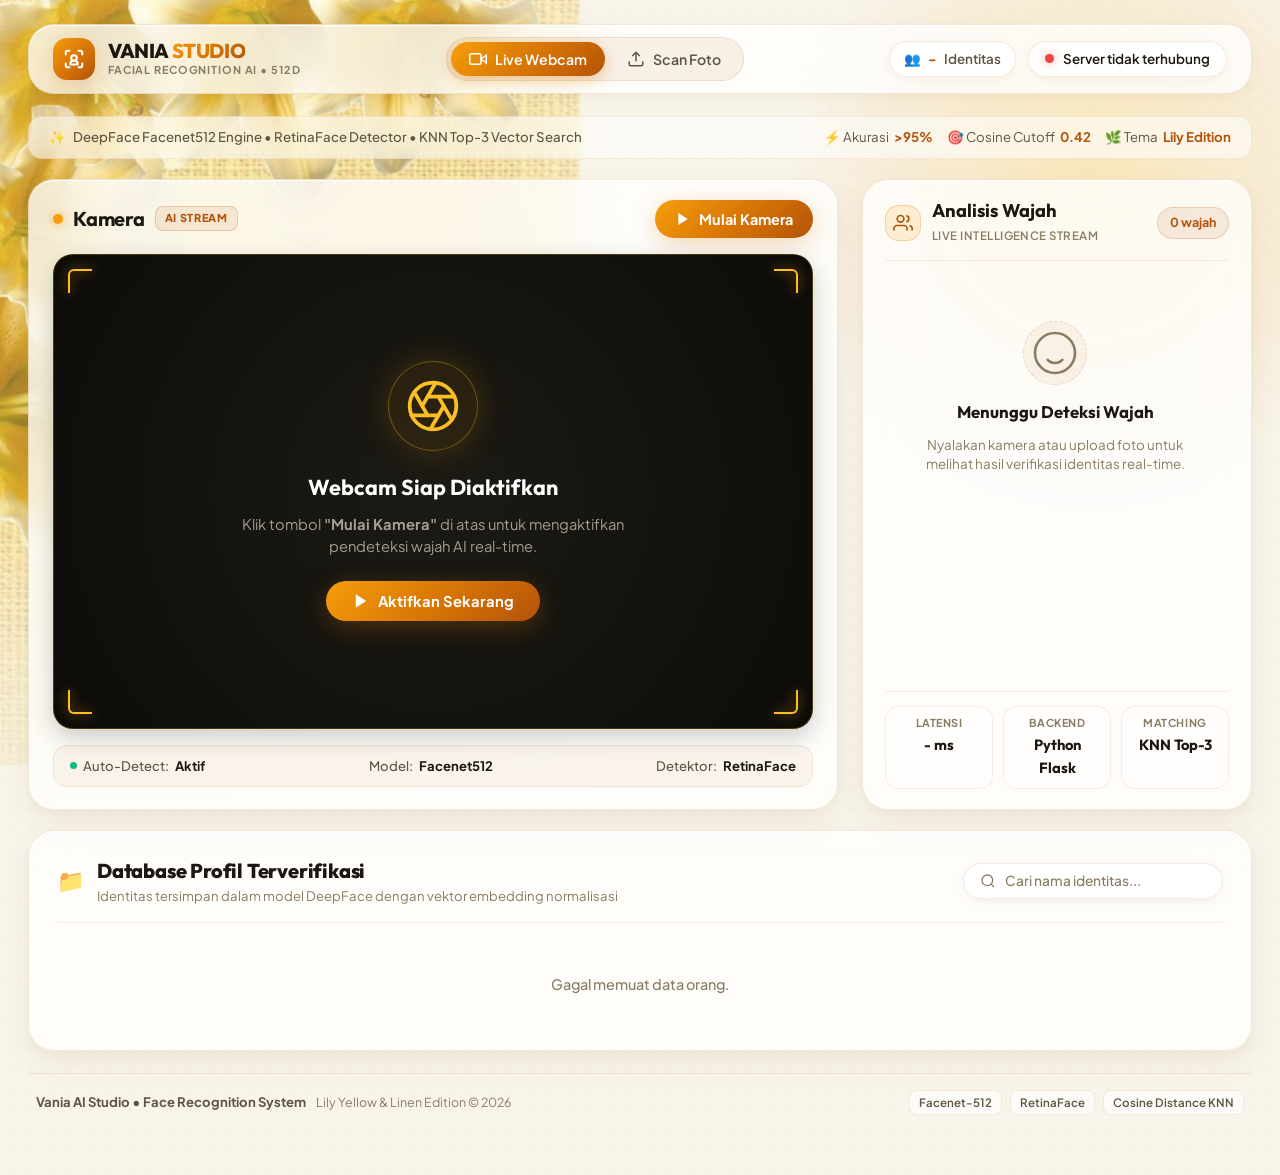
==== static/index.html @ 287d18b4 "Initial commit: Face Recognition System - Kesya Edition" ====
<!DOCTYPE html>
<html lang="id">
<head>
    <meta charset="UTF-8">
    <meta name="viewport" content="width=device-width, initial-scale=1.0">
    <meta name="description" content="Vania Vision AI Studio - Sistem Pengenalan Wajah Real-Time Berbasis DeepFace Facenet512 & RetinaFace">
    <title>Vania AI • Face Recognition Studio</title>
    <link rel="preconnect" href="https://fonts.googleapis.com">
    <link rel="preconnect" href="https://fonts.gstatic.com" crossorigin>
    <link href="https://fonts.googleapis.com/css2?family=Outfit:wght@400;500;600;700;800&family=Plus+Jakarta+Sans:wght@300;400;500;600;700;800&display=swap" rel="stylesheet">
    <link rel="stylesheet" href="style.css?v=3.0">
</head>
<body>
    <!-- Decorative Warm Lily Artwork & Ambient Glow -->
    <div class="lily-bg-art" aria-hidden="true"></div>
    <div class="lily-glow-ambient" aria-hidden="true"></div>

    <!-- Animated Warm Golden Pollen / Petals -->
    <div class="bg-particles" id="particles"></div>

    <!-- Main Application Shell -->
    <div class="app-shell">
        
        <!-- Top Navigation Dock -->
        <header class="app-header" id="navbar">
            <div class="header-inner">
                <!-- Brand Identity -->
                <div class="header-brand">
                    <div class="brand-badge-icon">
                        <svg width="22" height="22" viewBox="0 0 24 24" fill="none" stroke="currentColor" stroke-width="2.2" stroke-linecap="round" stroke-linejoin="round">
                            <path d="M3 7V5a2 2 0 0 1 2-2h2"/>
                            <path d="M17 3h2a2 2 0 0 1 2 2v2"/>
                            <path d="M21 17v2a2 2 0 0 1-2 2h-2"/>
                            <path d="M7 21H5a2 2 0 0 1-2-2v-2"/>
                            <circle cx="12" cy="11" r="3"/>
                            <path d="M12 14c-2.5 0-4 1.5-4 3v1h8v-1c0-1.5-1.5-3-4-3z"/>
                        </svg>
                    </div>
                    <div class="brand-titles">
                        <div class="brand-main">VANIA <span class="brand-accent">STUDIO</span></div>
                        <div class="brand-sub">FACIAL RECOGNITION AI • 512D</div>
                    </div>
                </div>

                <!-- Center Mode Segmented Control -->
                <div class="mode-segmented-control" role="tablist">
                    <button class="mode-tab-btn active" id="btnWebcam" onclick="switchMode('webcam')" role="tab" aria-selected="true">
                        <svg width="18" height="18" viewBox="0 0 24 24" fill="none" stroke="currentColor" stroke-width="2">
                            <path d="M23 7l-7 5 7 5V7z"/>
                            <rect x="1" y="5" width="15" height="14" rx="2" ry="2"/>
                        </svg>
                        <span>Live Webcam</span>
                    </button>
                    <button class="mode-tab-btn" id="btnUpload" onclick="switchMode('upload')" role="tab" aria-selected="false">
                        <svg width="18" height="18" viewBox="0 0 24 24" fill="none" stroke="currentColor" stroke-width="2">
                            <path d="M21 15v4a2 2 0 0 1-2 2H5a2 2 0 0 1-2-2v-4"/>
                            <polyline points="17 8 12 3 7 8"/>
                            <line x1="12" y1="3" x2="12" y2="15"/>
                        </svg>
                        <span>Scan Foto</span>
                    </button>
                </div>

                <!-- Right System Status & Quick Telemetry -->
                <div class="header-actions">
                    <div class="vault-pill" title="Jumlah profil wajah terdaftar dalam model AI">
                        <span class="vault-icon">👥</span>
                        <span class="vault-count" id="statPersons">-</span>
                        <span class="vault-label">Identitas</span>
                    </div>

                    <div class="server-status-pill" id="navStatus" title="Status Server Backend (Klik untuk konfigurasi URL)" onclick="configureServerUrl()">
                        <span class="status-dot offline"></span>
                        <span class="status-text">Menghubungkan...</span>
                    </div>
                </div>
            </div>
        </header>

        <!-- Studio Cockpit Workspace -->
        <main class="studio-workspace">
            
            <!-- Quick Feature Overview Strip -->
            <section class="studio-subbar">
                <div class="subbar-tag">
                    <span class="tag-sparkle">✨</span>
                    <span>DeepFace Facenet512 Engine &bull; RetinaFace Detector &bull; KNN Top-3 Vector Search</span>
                </div>
                <div class="subbar-metrics">
                    <span class="metric-chip">⚡ Akurasi <strong>&gt;95%</strong></span>
                    <span class="metric-chip">🎯 Cosine Cutoff <strong>0.42</strong></span>
                    <span class="metric-chip">🌿 Tema <strong>Lily Edition</strong></span>
                </div>
            </section>

            <!-- Grid: Left Viewport + Right Inspector -->
            <div class="studio-grid">
                
                <!-- Viewport Column (Camera / Upload) -->
                <section class="viewport-card">
                    <!-- Viewport Top Bar -->
                    <div class="viewport-header">
                        <div class="viewport-title-group">
                            <span class="view-indicator-pulse"></span>
                            <h2 class="viewport-title" id="panelTitle">Kamera</h2>
                            <span class="view-badge">AI STREAM</span>
                        </div>
                        
                        <div class="viewport-controls" id="webcamControls">
                            <button class="btn-action-primary" id="btnStartCam" onclick="startWebcam()">
                                <svg width="16" height="16" viewBox="0 0 24 24" fill="currentColor">
                                    <polygon points="5 3 19 12 5 21 5 3"/>
                                </svg>
                                <span>Mulai Kamera</span>
                            </button>
                            <button class="btn-action-danger hidden" id="btnStopCam" onclick="stopWebcam()">
                                <svg width="16" height="16" viewBox="0 0 24 24" fill="currentColor">
                                    <rect x="6" y="6" width="12" height="12" rx="2"/>
                                </svg>
                                <span>Hentikan</span>
                            </button>
                        </div>
                    </div>

                    <!-- Video Viewport Frame with Cyber Reticles -->
                    <div class="viewport-canvas-container" id="videoContainer">
                        
                        <!-- High-Tech Corner Reticles -->
                        <div class="corner-reticle top-left"></div>
                        <div class="corner-reticle top-right"></div>
                        <div class="corner-reticle bottom-left"></div>
                        <div class="corner-reticle bottom-right"></div>

                        <!-- Webcam View -->
                        <div class="webcam-wrapper" id="webcamWrapper">
                            <video id="webcamVideo" autoplay playsinline muted></video>
                            <canvas id="overlayCanvas"></canvas>
                            <div class="scan-line" id="scanLine"></div>
                            
                            <!-- Idle Placeholder -->
                            <div class="video-placeholder" id="videoPlaceholder">
                                <div class="placeholder-aperture">
                                    <svg width="56" height="56" viewBox="0 0 24 24" fill="none" stroke="currentColor" stroke-width="1.6" stroke-linecap="round" stroke-linejoin="round">
                                        <circle cx="12" cy="12" r="10"/>
                                        <line x1="14.31" y1="8" x2="20.05" y2="17.94"/>
                                        <line x1="9.69" y1="8" x2="21.17" y2="8"/>
                                        <line x1="7.38" y1="12" x2="13.12" y2="2.06"/>
                                        <line x1="9.69" y1="16" x2="3.95" y2="6.06"/>
                                        <line x1="14.31" y1="16" x2="2.83" y2="16"/>
                                        <line x1="16.62" y1="12" x2="10.88" y2="21.94"/>
                                    </svg>
                                </div>
                                <h3 class="placeholder-heading">Webcam Siap Diaktifkan</h3>
                                <p class="placeholder-desc">Klik tombol <strong>"Mulai Kamera"</strong> di atas untuk mengaktifkan pendeteksi wajah AI real-time.</p>
                                <button class="btn-placeholder-launch" onclick="startWebcam()">
                                    <svg width="18" height="18" viewBox="0 0 24 24" fill="currentColor">
                                        <polygon points="5 3 19 12 5 21 5 3"/>
                                    </svg>
                                    <span>Aktifkan Sekarang</span>
                                </button>
                            </div>
                        </div>

                        <!-- Upload Photo View -->
                        <div class="upload-wrapper hidden" id="uploadWrapper">
                            <div class="upload-dropzone" id="uploadZone" onclick="document.getElementById('fileInput').click()">
                                <input type="file" id="fileInput" accept="image/*" onchange="handleFileUpload(event)" hidden>
                                <div class="dropzone-circle">
                                    <svg width="42" height="42" viewBox="0 0 24 24" fill="none" stroke="currentColor" stroke-width="1.8" stroke-linecap="round" stroke-linejoin="round">
                                        <path d="M21 15v4a2 2 0 0 1-2 2H5a2 2 0 0 1-2-2v-4"/>
                                        <polyline points="17 8 12 3 7 8"/>
                                        <line x1="12" y1="3" x2="12" y2="15"/>
                                    </svg>
                                </div>
                                <h3 class="dropzone-title">Tarik & Letakkan Foto Wajah</h3>
                                <p class="dropzone-subtitle">atau klik untuk memilih file dari komputer</p>
                                <span class="dropzone-pill">JPG, PNG, WEBP &bull; Maks 10 MB</span>
                            </div>
                            
                            <div class="uploaded-preview hidden" id="uploadedPreview">
                                <img id="uploadedImage" src="" alt="Uploaded Face">
                                <canvas id="uploadOverlayCanvas"></canvas>
                                <button class="btn-preview-close" onclick="removeUpload()" title="Hapus foto">&times;</button>
                            </div>
                        </div>
                    </div>

                    <!-- Viewport Footer HUD Bar -->
                    <div class="viewport-hud-footer">
                        <div class="hud-item">
                            <span class="hud-dot"></span>
                            <span class="hud-label">Auto-Detect:</span>
                            <span class="hud-val">Aktif</span>
                        </div>
                        <div class="hud-item">
                            <span class="hud-label">Model:</span>
                            <span class="hud-val">Facenet512</span>
                        </div>
                        <div class="hud-item">
                            <span class="hud-label">Detektor:</span>
                            <span class="hud-val">RetinaFace</span>
                        </div>
                    </div>
                </section>

                <!-- Inspector / Intelligence Stream Column -->
                <aside class="inspector-card">
                    <div class="inspector-header">
                        <div class="inspector-title-group">
                            <div class="inspector-icon">
                                <svg width="20" height="20" viewBox="0 0 24 24" fill="none" stroke="currentColor" stroke-width="2">
                                    <path d="M17 21v-2a4 4 0 0 0-4-4H5a4 4 0 0 0-4 4v2"/>
                                    <circle cx="9" cy="7" r="4"/>
                                    <path d="M23 21v-2a4 4 0 0 0-3-3.87"/>
                                    <path d="M16 3.13a4 4 0 0 1 0 7.75"/>
                                </svg>
                            </div>
                            <div>
                                <h2 class="inspector-title">Analisis Wajah</h2>
                                <span class="inspector-subtitle">Live Intelligence Stream</span>
                            </div>
                        </div>
                        <div class="face-count-badge" id="faceCount">0 wajah</div>
                    </div>

                    <!-- Processing Scan Indicator -->
                    <div class="processing-strip hidden" id="processingIndicator">
                        <div class="processing-spinner"></div>
                        <span>Mengekstrak embedding 512D & mencocokkan...</span>
                    </div>

                    <!-- Results List Feed -->
                    <div class="results-container" id="resultsList">
                        <div class="empty-state" id="emptyState">
                            <div class="empty-reticle">
                                <svg width="48" height="48" viewBox="0 0 24 24" fill="none" stroke="currentColor" stroke-width="1.3">
                                    <circle cx="12" cy="12" r="10"/>
                                    <path d="M8 15s1.5 2 4 2 4-2 4-2"/>
                                    <line x1="9" y1="9" x2="9.01" y2="9"/>
                                    <line x1="15" y1="9" x2="15.01" y2="9"/>
                                </svg>
                            </div>
                            <h4 class="empty-title">Menunggu Deteksi Wajah</h4>
                            <p class="empty-desc">Nyalakan kamera atau upload foto untuk melihat hasil verifikasi identitas real-time.</p>
                        </div>
                    </div>

                    <!-- Performance Telemetry Dock -->
                    <div class="telemetry-dock" id="perfStats">
                        <div class="telemetry-metric">
                            <span class="telemetry-label">Latensi</span>
                            <span class="telemetry-value" id="perfTime">- ms</span>
                        </div>
                        <div class="telemetry-metric">
                            <span class="telemetry-label">Backend</span>
                            <span class="telemetry-value">Python Flask</span>
                        </div>
                        <div class="telemetry-metric">
                            <span class="telemetry-label">Matching</span>
                            <span class="telemetry-value">KNN Top-3</span>
                        </div>
                    </div>
                </aside>

            </div>

            <!-- Identity Vault Section (Daftar Orang Terdaftar) -->
            <section class="vault-section">
                <div class="vault-header-row">
                    <div class="vault-title-group">
                        <div class="vault-badge-icon">📁</div>
                        <div>
                            <h3 class="vault-title">Database Profil Terverifikasi</h3>
                            <p class="vault-subtitle">Identitas tersimpan dalam model DeepFace dengan vektor embedding normalisasi</p>
                        </div>
                    </div>
                    
                    <!-- Search Input for Filter -->
                    <div class="vault-search-box">
                        <svg width="18" height="18" viewBox="0 0 24 24" fill="none" stroke="currentColor" stroke-width="2">
                            <circle cx="11" cy="11" r="8"/>
                            <line x1="21" y1="21" x2="16.65" y2="16.65"/>
                        </svg>
                        <input type="text" id="vaultSearchInput" placeholder="Cari nama identitas..." oninput="filterPersonsList(this.value)">
                    </div>
                </div>

                <div class="vault-grid" id="personsGrid">
                    <div class="loading-state">Memuat database identitas...</div>
                </div>
            </section>

        </main>

        <!-- Studio Footer -->
        <footer class="app-footer">
            <div class="footer-inner">
                <div class="footer-left">
                    <span class="footer-brand">Vania AI Studio &bull; Face Recognition System</span>
                    <span class="footer-edition">Lily Yellow & Linen Edition &copy; 2026</span>
                </div>
                <div class="footer-right">
                    <span class="tech-tag">Facenet-512</span>
                    <span class="tech-tag">RetinaFace</span>
                    <span class="tech-tag">Cosine Distance KNN</span>
                </div>
            </div>
        </footer>

    </div>

    <script src="app.js?v=3.0"></script>
</body>
</html>
---- static/style.css ----
/* ==========================================================
   VANIA VISION AI STUDIO - BESPOKE STYLESHEET
   Aesthetics: Neo-Luxury Glassmorphism & Cyber-Linen Warm Gold
   Fonts: Outfit (Headings/Brand) & Plus Jakarta Sans (UI/Body)
   ========================================================== */

:root {
    /* Warm Golden & Lily Yellow Palette */
    --gold-50: #fffdf5;
    --gold-100: #fef9c3;
    --gold-200: #fef08a;
    --gold-300: #fde047;
    --gold-400: #facc15;
    --gold-500: #eab308;
    --gold-600: #ca8a04;
    --gold-700: #a16207;
    --gold-800: #854d0e;
    --gold-900: #713f12;

    /* Amber Accent Palette */
    --amber-400: #fbbf24;
    --amber-500: #f59e0b;
    --amber-600: #d97706;
    --amber-700: #b45309;

    /* Emerald Verification Palette */
    --emerald-400: #34d399;
    --emerald-500: #10b981;
    --emerald-600: #059669;

    /* Surface & Linen Palette */
    --bg-canvas: #f8f4ea;
    --bg-glass: rgba(255, 255, 255, 0.76);
    --bg-glass-hover: rgba(255, 255, 255, 0.92);
    --bg-glass-strong: rgba(255, 255, 255, 0.88);
    --bg-obsidian: #0d0c09;
    --bg-obsidian-card: #161410;

    /* Text Colors (Warm Sepia & Espresso) */
    --text-main: #1c1811;
    --text-muted: #5e5443;
    --text-light: #8a7c64;
    --text-gold: #b45309;

    /* Gradients */
    --grad-gold-luxury: linear-gradient(135deg, #f59e0b 0%, #d97706 50%, #b45309 100%);
    --grad-gold-bright: linear-gradient(135deg, #facc15 0%, #f59e0b 100%);
    --grad-gold-subtle: linear-gradient(135deg, rgba(250, 204, 21, 0.15), rgba(245, 158, 11, 0.05));
    --grad-emerald: linear-gradient(135deg, #10b981 0%, #059669 100%);

    /* Borders & Glass Rings */
    --border-glass: rgba(180, 83, 9, 0.13);
    --border-glass-gold: rgba(217, 119, 6, 0.32);
    --border-glass-glow: rgba(245, 158, 11, 0.6);
    --border-inner-light: inset 0 1px 1px rgba(255, 255, 255, 0.9);

    /* Shadows */
    --shadow-soft: 0 4px 16px -2px rgba(133, 77, 14, 0.06), 0 2px 6px rgba(0,0,0,0.02);
    --shadow-card: 0 12px 32px -4px rgba(133, 77, 14, 0.09), 0 4px 12px rgba(0,0,0,0.03);
    --shadow-card-hover: 0 20px 42px -6px rgba(133, 77, 14, 0.14), 0 6px 16px rgba(0,0,0,0.05);
    --shadow-gold-glow: 0 6px 24px rgba(217, 119, 6, 0.28);
    --shadow-emerald-glow: 0 6px 24px rgba(16, 185, 129, 0.28);

    /* Radii */
    --rad-sm: 8px;
    --rad-md: 14px;
    --rad-lg: 20px;
    --rad-xl: 26px;
    --rad-full: 9999px;

    /* Transitions */
    --tr-fast: 160ms cubic-bezier(0.4, 0, 0.2, 1);
    --tr-base: 260ms cubic-bezier(0.4, 0, 0.2, 1);
    --tr-spring: 400ms cubic-bezier(0.34, 1.56, 0.64, 1);
}

/* ─── Reset & Base ─── */
*, *::before, *::after {
    margin: 0;
    padding: 0;
    box-sizing: border-box;
}

html {
    scroll-behavior: smooth;
    -webkit-font-smoothing: antialiased;
    -moz-osx-font-smoothing: grayscale;
}

body {
    font-family: 'Plus Jakarta Sans', -apple-system, BlinkMacSystemFont, sans-serif;
    background-color: var(--bg-canvas);
    /* Woven linen micro texture */
    background-image: 
        radial-gradient(rgba(180, 83, 9, 0.065) 1px, transparent 0),
        radial-gradient(rgba(180, 83, 9, 0.035) 1px, var(--bg-canvas) 0);
    background-size: 20px 20px;
    background-position: 0 0, 10px 10px;
    color: var(--text-main);
    min-height: 100vh;
    overflow-x: hidden;
    line-height: 1.55;
    position: relative;
}

/* ─── Ambient Lily Artwork & Backdrop Glow ─── */
.lily-bg-art {
    position: fixed;
    top: 0;
    left: 0;
    width: 580px;
    height: 820px;
    max-width: 60vw;
    max-height: 85vh;
    background: url('theme-lily.jpg') no-repeat top left;
    background-size: cover;
    pointer-events: none;
    z-index: 0;
    opacity: 0.82;
    mask-image: radial-gradient(circle at 18% 18%, black 46%, rgba(0,0,0,0.4) 70%, transparent 100%);
    -webkit-mask-image: radial-gradient(circle at 18% 18%, black 46%, rgba(0,0,0,0.4) 70%, transparent 100%);
    transition: opacity var(--tr-base);
}

.lily-glow-ambient {
    position: fixed;
    top: -120px;
    right: -120px;
    width: 620px;
    height: 620px;
    background: radial-gradient(circle, rgba(251, 191, 36, 0.24) 0%, rgba(245, 158, 11, 0.09) 45%, transparent 70%);
    pointer-events: none;
    z-index: 0;
    border-radius: 50%;
}

/* ─── Golden Pollen Particles ─── */
.bg-particles {
    position: fixed;
    top: 0;
    left: 0;
    width: 100%;
    height: 100%;
    pointer-events: none;
    z-index: 1;
    overflow: hidden;
}

.particle {
    position: absolute;
    width: 4px;
    height: 4px;
    background: var(--amber-400);
    border-radius: 50%;
    box-shadow: 0 0 10px rgba(245, 158, 11, 0.65);
    opacity: 0;
    animation: pollenFloat 9s infinite ease-in-out;
}

@keyframes pollenFloat {
    0% {
        transform: translateY(105vh) translateX(0) scale(0.6);
        opacity: 0;
    }
    15% {
        opacity: 0.85;
    }
    85% {
        opacity: 0.85;
    }
    100% {
        transform: translateY(-5vh) translateX(35px) scale(1.1);
        opacity: 0;
    }
}

/* ─── App Shell ─── */
.app-shell {
    position: relative;
    z-index: 2;
    max-width: 1380px;
    margin: 0 auto;
    padding: 24px 28px 60px;
    display: flex;
    flex-direction: column;
    gap: 22px;
}

/* ─── Header Navigation Dock ─── */
.app-header {
    background: var(--bg-glass);
    backdrop-filter: blur(24px);
    -webkit-backdrop-filter: blur(24px);
    border: 1px solid var(--border-glass);
    box-shadow: var(--shadow-soft), var(--border-inner-light);
    border-radius: var(--rad-xl);
    padding: 12px 24px;
    transition: all var(--tr-base);
}

.header-inner {
    display: flex;
    align-items: center;
    justify-content: space-between;
    gap: 20px;
}

/* Brand Identity */
.header-brand {
    display: flex;
    align-items: center;
    gap: 13px;
    text-decoration: none;
    color: inherit;
}

.brand-badge-icon {
    width: 42px;
    height: 42px;
    background: var(--grad-gold-luxury);
    border-radius: var(--rad-md);
    display: flex;
    align-items: center;
    justify-content: center;
    color: #ffffff;
    box-shadow: var(--shadow-gold-glow);
    flex-shrink: 0;
    transition: transform var(--tr-spring);
}

.header-brand:hover .brand-badge-icon {
    transform: rotate(6deg) scale(1.05);
}

.brand-titles {
    display: flex;
    flex-direction: column;
}

.brand-main {
    font-family: 'Outfit', sans-serif;
    font-size: 1.25rem;
    font-weight: 800;
    letter-spacing: -0.02em;
    color: var(--text-main);
    line-height: 1.15;
}

.brand-accent {
    background: var(--grad-gold-luxury);
    -webkit-background-clip: text;
    -webkit-text-fill-color: transparent;
}

.brand-sub {
    font-size: 0.68rem;
    font-weight: 700;
    letter-spacing: 0.08em;
    color: var(--text-light);
    text-transform: uppercase;
}

/* Mode Segmented Control */
.mode-segmented-control {
    display: flex;
    align-items: center;
    background: rgba(180, 83, 9, 0.08);
    border: 1px solid rgba(180, 83, 9, 0.12);
    border-radius: var(--rad-full);
    padding: 4px;
    gap: 4px;
}

.mode-tab-btn {
    display: inline-flex;
    align-items: center;
    gap: 8px;
    padding: 8px 18px;
    border: none;
    border-radius: var(--rad-full);
    background: transparent;
    color: var(--text-muted);
    font-family: inherit;
    font-size: 0.88rem;
    font-weight: 600;
    cursor: pointer;
    transition: all var(--tr-base);
}

.mode-tab-btn:hover {
    color: var(--text-main);
    background: rgba(255, 255, 255, 0.5);
}

.mode-tab-btn.active {
    background: var(--grad-gold-luxury);
    color: #ffffff;
    box-shadow: 0 4px 14px rgba(217, 119, 6, 0.35);
}

.mode-tab-btn svg {
    flex-shrink: 0;
}

/* Header Actions / Telemetry */
.header-actions {
    display: flex;
    align-items: center;
    gap: 12px;
}

.vault-pill {
    display: inline-flex;
    align-items: center;
    gap: 7px;
    padding: 7px 14px;
    background: rgba(255, 255, 255, 0.85);
    border: 1px solid var(--border-glass);
    border-radius: var(--rad-full);
    font-size: 0.84rem;
    font-weight: 600;
    color: var(--text-muted);
    box-shadow: var(--shadow-soft);
}

.vault-count {
    color: var(--amber-700);
    font-weight: 800;
}

.server-status-pill {
    display: inline-flex;
    align-items: center;
    gap: 9px;
    padding: 7px 16px;
    background: rgba(255, 255, 255, 0.9);
    border: 1px solid var(--border-glass);
    border-radius: var(--rad-full);
    font-size: 0.84rem;
    font-weight: 600;
    color: var(--text-main);
    cursor: pointer;
    box-shadow: var(--shadow-soft);
    transition: all var(--tr-fast);
}

.server-status-pill:hover {
    border-color: var(--amber-500);
    transform: translateY(-1px);
    box-shadow: var(--shadow-card);
}

.status-dot {
    width: 9px;
    height: 9px;
    border-radius: 50%;
    flex-shrink: 0;
    position: relative;
}

.status-dot.online {
    background: var(--emerald-500);
    box-shadow: 0 0 10px rgba(16, 185, 129, 0.7);
}

.status-dot.online::after {
    content: '';
    position: absolute;
    inset: -3px;
    border-radius: 50%;
    border: 2px solid rgba(16, 185, 129, 0.4);
    animation: pulseDot 2s infinite ease-out;
}

.status-dot.offline {
    background: #ef4444;
    box-shadow: 0 0 8px rgba(239, 68, 68, 0.5);
}

@keyframes pulseDot {
    0% { transform: scale(1); opacity: 1; }
    100% { transform: scale(2.2); opacity: 0; }
}

/* ─── Studio Cockpit Workspace ─── */
.studio-workspace {
    display: flex;
    flex-direction: column;
    gap: 20px;
}

/* Quick Feature Overview Subbar */
.studio-subbar {
    display: flex;
    align-items: center;
    justify-content: space-between;
    flex-wrap: wrap;
    gap: 12px;
    padding: 10px 20px;
    background: rgba(255, 255, 255, 0.55);
    backdrop-filter: blur(14px);
    border: 1px solid rgba(180, 83, 9, 0.1);
    border-radius: var(--rad-md);
    font-size: 0.83rem;
    color: var(--text-muted);
}

.subbar-tag {
    display: flex;
    align-items: center;
    gap: 7px;
    font-weight: 500;
}

.subbar-metrics {
    display: flex;
    align-items: center;
    gap: 14px;
}

.metric-chip {
    display: inline-flex;
    align-items: center;
    gap: 5px;
}

.metric-chip strong {
    color: var(--text-gold);
}

/* ─── Studio Grid (Viewport + Inspector) ─── */
.studio-grid {
    display: grid;
    grid-template-columns: minmax(0, 1fr) 390px;
    gap: 24px;
    align-items: start;
}

/* ─── Viewport Column (Camera / Upload Card) ─── */
.viewport-card {
    background: var(--bg-glass);
    backdrop-filter: blur(24px);
    -webkit-backdrop-filter: blur(24px);
    border: 1px solid var(--border-glass);
    box-shadow: var(--shadow-card), var(--border-inner-light);
    border-radius: var(--rad-xl);
    padding: 20px 24px 22px;
    display: flex;
    flex-direction: column;
    gap: 16px;
    position: relative;
    overflow: hidden;
}

.viewport-header {
    display: flex;
    align-items: center;
    justify-content: space-between;
    gap: 16px;
}

.viewport-title-group {
    display: flex;
    align-items: center;
    gap: 10px;
}

.view-indicator-pulse {
    width: 10px;
    height: 10px;
    border-radius: 50%;
    background: var(--amber-500);
    box-shadow: 0 0 10px rgba(245, 158, 11, 0.7);
    animation: pulseDot 2.2s infinite;
}

.viewport-title {
    font-family: 'Outfit', sans-serif;
    font-size: 1.25rem;
    font-weight: 700;
    color: var(--text-main);
    letter-spacing: -0.01em;
}

.view-badge {
    padding: 3px 9px;
    background: rgba(180, 83, 9, 0.1);
    border: 1px solid rgba(180, 83, 9, 0.2);
    border-radius: var(--rad-sm);
    font-size: 0.68rem;
    font-weight: 800;
    letter-spacing: 0.06em;
    color: var(--amber-700);
}

.viewport-controls {
    display: flex;
    align-items: center;
    gap: 10px;
}

/* Primary Action Buttons */
.btn-action-primary {
    display: inline-flex;
    align-items: center;
    gap: 8px;
    padding: 10px 20px;
    background: var(--grad-gold-luxury);
    color: #ffffff;
    border: none;
    border-radius: var(--rad-full);
    font-family: inherit;
    font-size: 0.9rem;
    font-weight: 700;
    cursor: pointer;
    box-shadow: var(--shadow-gold-glow);
    transition: all var(--tr-base);
}

.btn-action-primary:hover {
    transform: translateY(-2px);
    box-shadow: 0 8px 26px rgba(217, 119, 6, 0.38);
    filter: brightness(1.05);
}

.btn-action-primary:active {
    transform: translateY(0);
}

.btn-action-danger {
    display: inline-flex;
    align-items: center;
    gap: 8px;
    padding: 10px 20px;
    background: linear-gradient(135deg, #ef4444 0%, #dc2626 100%);
    color: #ffffff;
    border: none;
    border-radius: var(--rad-full);
    font-family: inherit;
    font-size: 0.9rem;
    font-weight: 700;
    cursor: pointer;
    box-shadow: 0 6px 20px rgba(220, 38, 38, 0.3);
    transition: all var(--tr-base);
}

.btn-action-danger:hover {
    transform: translateY(-2px);
    box-shadow: 0 8px 26px rgba(220, 38, 38, 0.42);
}

/* ─── Video Viewport Container & Cyber Reticles ─── */
.viewport-canvas-container {
    position: relative;
    width: 100%;
    aspect-ratio: 16 / 10;
    min-height: 400px;
    background: var(--bg-obsidian);
    border-radius: var(--rad-lg);
    overflow: hidden;
    box-shadow: inset 0 0 40px rgba(0, 0, 0, 0.8), 0 8px 24px rgba(0, 0, 0, 0.2);
    border: 1px solid rgba(250, 204, 21, 0.25);
}

/* Corner Reticles */
.corner-reticle {
    position: absolute;
    width: 24px;
    height: 24px;
    pointer-events: none;
    z-index: 10;
    border-color: var(--amber-400);
    border-style: solid;
    filter: drop-shadow(0 0 6px rgba(245, 158, 11, 0.8));
}

.corner-reticle.top-left {
    top: 14px;
    left: 14px;
    border-width: 2.5px 0 0 2.5px;
    border-top-left-radius: 6px;
}

.corner-reticle.top-right {
    top: 14px;
    right: 14px;
    border-width: 2.5px 2.5px 0 0;
    border-top-right-radius: 6px;
}

.corner-reticle.bottom-left {
    bottom: 14px;
    left: 14px;
    border-width: 0 0 2.5px 2.5px;
    border-bottom-left-radius: 6px;
}

.corner-reticle.bottom-right {
    bottom: 14px;
    right: 14px;
    border-width: 0 2.5px 2.5px 0;
    border-bottom-right-radius: 6px;
}

/* Webcam Wrapper */
.webcam-wrapper {
    position: relative;
    width: 100%;
    height: 100%;
    display: flex;
    align-items: center;
    justify-content: center;
}

#webcamVideo {
    width: 100%;
    height: 100%;
    object-fit: cover;
    transform: scaleX(-1);
    display: block;
}

#overlayCanvas {
    position: absolute;
    top: 0;
    left: 0;
    width: 100%;
    height: 100%;
    pointer-events: none;
    z-index: 5;
}

/* Scanning Line with Golden Glow */
.scan-line {
    position: absolute;
    top: 0;
    left: 0;
    width: 100%;
    height: 3px;
    background: linear-gradient(90deg, transparent 0%, rgba(250, 204, 21, 0.4) 15%, #facc15 50%, rgba(250, 204, 21, 0.4) 85%, transparent 100%);
    box-shadow: 0 0 16px rgba(250, 204, 21, 0.9), 0 0 32px rgba(245, 158, 11, 0.6);
    pointer-events: none;
    z-index: 6;
    opacity: 0;
}

.scan-line.active {
    opacity: 1;
    animation: scanSweep 2.8s cubic-bezier(0.4, 0, 0.2, 1) infinite alternate;
}

@keyframes scanSweep {
    0% { top: 4%; }
    100% { top: 96%; }
}

/* Video Placeholder / Idle State */
.video-placeholder {
    position: absolute;
    inset: 0;
    display: flex;
    flex-direction: column;
    align-items: center;
    justify-content: center;
    padding: 32px;
    text-align: center;
    background: radial-gradient(circle at center, #1c1a14 0%, #0d0c09 100%);
    z-index: 4;
    transition: opacity var(--tr-base);
}

.placeholder-aperture {
    width: 90px;
    height: 90px;
    background: rgba(245, 158, 11, 0.08);
    border: 1px solid rgba(250, 204, 21, 0.3);
    border-radius: 50%;
    display: flex;
    align-items: center;
    justify-content: center;
    color: var(--amber-400);
    margin-bottom: 20px;
    box-shadow: 0 0 32px rgba(245, 158, 11, 0.2);
    animation: pulseAperture 3.5s infinite ease-in-out;
}

@keyframes pulseAperture {
    0%, 100% { transform: scale(1); border-color: rgba(250, 204, 21, 0.3); }
    50% { transform: scale(1.06); border-color: rgba(250, 204, 21, 0.7); box-shadow: 0 0 45px rgba(245, 158, 11, 0.35); }
}

.placeholder-heading {
    font-family: 'Outfit', sans-serif;
    font-size: 1.35rem;
    font-weight: 700;
    color: #ffffff;
    margin-bottom: 8px;
}

.placeholder-desc {
    font-size: 0.92rem;
    color: #a39e93;
    max-width: 440px;
    margin-bottom: 24px;
    line-height: 1.5;
}

.btn-placeholder-launch {
    display: inline-flex;
    align-items: center;
    gap: 8px;
    padding: 11px 26px;
    background: var(--grad-gold-luxury);
    color: #ffffff;
    border: none;
    border-radius: var(--rad-full);
    font-family: inherit;
    font-size: 0.92rem;
    font-weight: 700;
    cursor: pointer;
    box-shadow: var(--shadow-gold-glow);
    transition: all var(--tr-base);
}

.btn-placeholder-launch:hover {
    transform: translateY(-2px);
    box-shadow: 0 8px 30px rgba(217, 119, 6, 0.45);
    filter: brightness(1.06);
}

/* Upload Mode Dropzone */
.upload-wrapper {
    position: relative;
    width: 100%;
    height: 100%;
    display: flex;
    align-items: center;
    justify-content: center;
    background: #11100d;
}

.upload-dropzone {
    width: 88%;
    height: 82%;
    border: 2px dashed rgba(245, 158, 11, 0.4);
    border-radius: var(--rad-lg);
    background: rgba(255, 255, 255, 0.02);
    display: flex;
    flex-direction: column;
    align-items: center;
    justify-content: center;
    padding: 30px;
    text-align: center;
    cursor: pointer;
    transition: all var(--tr-base);
}

.upload-dropzone:hover,
.upload-dropzone.drag-over {
    border-color: var(--amber-400);
    background: rgba(245, 158, 11, 0.06);
    transform: scale(1.01);
}

.dropzone-circle {
    width: 72px;
    height: 72px;
    border-radius: 50%;
    background: rgba(245, 158, 11, 0.12);
    border: 1px solid rgba(250, 204, 21, 0.35);
    display: flex;
    align-items: center;
    justify-content: center;
    color: var(--amber-400);
    margin-bottom: 16px;
}

.dropzone-title {
    font-family: 'Outfit', sans-serif;
    font-size: 1.25rem;
    font-weight: 700;
    color: #ffffff;
    margin-bottom: 6px;
}

.dropzone-subtitle {
    font-size: 0.88rem;
    color: #9d978a;
    margin-bottom: 16px;
}

.dropzone-pill {
    padding: 5px 14px;
    background: rgba(255, 255, 255, 0.06);
    border: 1px solid rgba(255, 255, 255, 0.12);
    border-radius: var(--rad-full);
    font-size: 0.76rem;
    font-weight: 600;
    color: #d1cbbe;
}

/* Uploaded Preview View */
.uploaded-preview {
    position: relative;
    width: 100%;
    height: 100%;
    display: flex;
    align-items: center;
    justify-content: center;
}

#uploadedImage {
    max-width: 100%;
    max-height: 100%;
    object-fit: contain;
    display: block;
}

#uploadOverlayCanvas {
    position: absolute;
    top: 0;
    left: 0;
    width: 100%;
    height: 100%;
    pointer-events: none;
    z-index: 5;
}

.btn-preview-close {
    position: absolute;
    top: 16px;
    right: 16px;
    width: 38px;
    height: 38px;
    background: rgba(0, 0, 0, 0.7);
    backdrop-filter: blur(8px);
    border: 1px solid rgba(255, 255, 255, 0.2);
    border-radius: 50%;
    color: #ffffff;
    font-size: 1.4rem;
    display: flex;
    align-items: center;
    justify-content: center;
    cursor: pointer;
    z-index: 12;
    transition: all var(--tr-fast);
}

.btn-preview-close:hover {
    background: #ef4444;
    border-color: #ef4444;
    transform: rotate(90deg);
}

/* Viewport HUD Footer */
.viewport-hud-footer {
    display: flex;
    align-items: center;
    justify-content: space-between;
    padding: 10px 16px;
    background: rgba(180, 83, 9, 0.05);
    border: 1px solid rgba(180, 83, 9, 0.1);
    border-radius: var(--rad-md);
    font-size: 0.82rem;
    color: var(--text-muted);
}

.hud-item {
    display: flex;
    align-items: center;
    gap: 6px;
}

.hud-dot {
    width: 7px;
    height: 7px;
    border-radius: 50%;
    background: var(--emerald-500);
}

.hud-label {
    font-weight: 500;
}

.hud-val {
    font-weight: 700;
    color: var(--text-main);
}

/* ─── Inspector / Intelligence Stream Column ─── */
.inspector-card {
    background: var(--bg-glass);
    backdrop-filter: blur(24px);
    -webkit-backdrop-filter: blur(24px);
    border: 1px solid var(--border-glass);
    box-shadow: var(--shadow-card), var(--border-inner-light);
    border-radius: var(--rad-xl);
    padding: 20px 22px;
    display: flex;
    flex-direction: column;
    gap: 16px;
    height: 100%;
}

.inspector-header {
    display: flex;
    align-items: center;
    justify-content: space-between;
    padding-bottom: 14px;
    border-bottom: 1px solid rgba(180, 83, 9, 0.1);
}

.inspector-title-group {
    display: flex;
    align-items: center;
    gap: 11px;
}

.inspector-icon {
    width: 36px;
    height: 36px;
    background: rgba(245, 158, 11, 0.14);
    border: 1px solid rgba(217, 119, 6, 0.25);
    border-radius: var(--rad-md);
    display: flex;
    align-items: center;
    justify-content: center;
    color: var(--amber-700);
}

.inspector-title {
    font-family: 'Outfit', sans-serif;
    font-size: 1.15rem;
    font-weight: 700;
    color: var(--text-main);
    line-height: 1.2;
}

.inspector-subtitle {
    font-size: 0.72rem;
    font-weight: 600;
    letter-spacing: 0.04em;
    color: var(--text-light);
    text-transform: uppercase;
}

.face-count-badge {
    padding: 5px 12px;
    background: rgba(180, 83, 9, 0.1);
    border: 1px solid rgba(180, 83, 9, 0.2);
    border-radius: var(--rad-full);
    font-size: 0.78rem;
    font-weight: 700;
    color: var(--amber-700);
}

/* Processing Strip */
.processing-strip {
    display: flex;
    align-items: center;
    gap: 10px;
    padding: 10px 14px;
    background: var(--grad-gold-subtle);
    border: 1px solid var(--border-glass-gold);
    border-radius: var(--rad-md);
    font-size: 0.8rem;
    font-weight: 600;
    color: var(--amber-800);
}

.processing-spinner {
    width: 16px;
    height: 16px;
    border: 2px solid rgba(217, 119, 6, 0.3);
    border-top-color: var(--amber-600);
    border-radius: 50%;
    animation: spin 0.8s linear infinite;
    flex-shrink: 0;
}

@keyframes spin {
    to { transform: rotate(360deg); }
}

/* Results Container */
.results-container {
    display: flex;
    flex-direction: column;
    gap: 12px;
    min-height: 240px;
    max-height: 380px;
    overflow-y: auto;
    padding-right: 4px;
}

.results-container::-webkit-scrollbar {
    width: 5px;
}

.results-container::-webkit-scrollbar-thumb {
    background: rgba(180, 83, 9, 0.2);
    border-radius: 4px;
}

/* Empty State */
.empty-state {
    display: flex;
    flex-direction: column;
    align-items: center;
    justify-content: center;
    text-align: center;
    padding: 40px 20px;
    gap: 10px;
    margin: auto 0;
}

.empty-reticle {
    width: 64px;
    height: 64px;
    border-radius: 50%;
    background: rgba(180, 83, 9, 0.06);
    border: 1px dashed rgba(180, 83, 9, 0.22);
    display: flex;
    align-items: center;
    justify-content: center;
    color: var(--text-light);
    margin-bottom: 4px;
}

.empty-title {
    font-family: 'Outfit', sans-serif;
    font-size: 1.05rem;
    font-weight: 700;
    color: var(--text-main);
}

.empty-desc {
    font-size: 0.84rem;
    color: var(--text-light);
    max-width: 280px;
    line-height: 1.45;
}

/* Face Card (Detected Item) */
.face-card {
    background: rgba(255, 255, 255, 0.92);
    border: 1px solid var(--border-glass);
    border-radius: var(--rad-md);
    padding: 14px 16px;
    display: grid;
    grid-template-columns: auto 1fr auto;
    grid-template-rows: auto auto;
    gap: 10px 14px;
    align-items: center;
    box-shadow: var(--shadow-soft);
    transition: all var(--tr-base);
    position: relative;
    overflow: hidden;
}

.face-card::before {
    content: '';
    position: absolute;
    left: 0;
    top: 0;
    bottom: 0;
    width: 4px;
}

.face-card.recognized {
    border-color: rgba(16, 185, 129, 0.35);
    background: linear-gradient(135deg, rgba(255, 255, 255, 0.95), rgba(240, 253, 244, 0.65));
}

.face-card.recognized::before {
    background: var(--grad-emerald);
}

.face-card.unknown {
    border-color: rgba(245, 158, 11, 0.35);
    background: linear-gradient(135deg, rgba(255, 255, 255, 0.95), rgba(254, 243, 199, 0.6));
}

.face-card.unknown::before {
    background: var(--grad-gold-luxury);
}

.face-avatar {
    width: 42px;
    height: 42px;
    border-radius: 50%;
    background: var(--grad-gold-luxury);
    color: #ffffff;
    display: flex;
    align-items: center;
    justify-content: center;
    font-family: 'Outfit', sans-serif;
    font-weight: 800;
    font-size: 0.95rem;
    box-shadow: 0 4px 12px rgba(217, 119, 6, 0.25);
    grid-row: 1;
    grid-column: 1;
}

.face-card.recognized .face-avatar {
    background: var(--grad-emerald);
    box-shadow: 0 4px 12px rgba(16, 185, 129, 0.25);
}

.face-info {
    grid-row: 1;
    grid-column: 2;
    display: flex;
    flex-direction: column;
}

.face-name {
    font-family: 'Outfit', sans-serif;
    font-size: 1.05rem;
    font-weight: 700;
    color: var(--text-main);
    line-height: 1.2;
}

.face-meta {
    display: flex;
    align-items: center;
    gap: 8px;
    margin-top: 3px;
    font-size: 0.78rem;
    font-weight: 600;
}

.face-confidence {
    color: var(--emerald-600);
    font-weight: 800;
}

.face-distance {
    color: var(--text-light);
    font-size: 0.74rem;
}

/* Confidence Bar */
.confidence-bar-container {
    grid-row: 2;
    grid-column: 1 / -1;
    width: 100%;
    height: 5px;
    background: rgba(16, 185, 129, 0.14);
    border-radius: var(--rad-full);
    overflow: hidden;
}

.confidence-bar {
    height: 100%;
    background: var(--grad-emerald);
    border-radius: var(--rad-full);
    transition: width 0.4s ease-out;
}

/* Telemetry Dock */
.telemetry-dock {
    display: grid;
    grid-template-columns: repeat(3, 1fr);
    gap: 10px;
    margin-top: auto;
    padding-top: 14px;
    border-top: 1px solid rgba(180, 83, 9, 0.1);
}

.telemetry-metric {
    background: rgba(255, 255, 255, 0.6);
    border: 1px solid rgba(180, 83, 9, 0.1);
    border-radius: var(--rad-md);
    padding: 8px 10px;
    display: flex;
    flex-direction: column;
    align-items: center;
    text-align: center;
}

.telemetry-label {
    font-size: 0.68rem;
    font-weight: 700;
    text-transform: uppercase;
    letter-spacing: 0.05em;
    color: var(--text-light);
}

.telemetry-value {
    font-family: 'Outfit', sans-serif;
    font-size: 0.92rem;
    font-weight: 700;
    color: var(--text-main);
    margin-top: 2px;
}

/* ─── Identity Vault Section (Daftar Orang Terdaftar) ─── */
.vault-section {
    background: var(--bg-glass);
    backdrop-filter: blur(24px);
    -webkit-backdrop-filter: blur(24px);
    border: 1px solid var(--border-glass);
    box-shadow: var(--shadow-card), var(--border-inner-light);
    border-radius: var(--rad-xl);
    padding: 24px 28px;
    display: flex;
    flex-direction: column;
    gap: 20px;
}

.vault-header-row {
    display: flex;
    align-items: center;
    justify-content: space-between;
    flex-wrap: wrap;
    gap: 16px;
    padding-bottom: 16px;
    border-bottom: 1px solid rgba(180, 83, 9, 0.1);
}

.vault-title-group {
    display: flex;
    align-items: center;
    gap: 12px;
}

.vault-badge-icon {
    font-size: 1.4rem;
}

.vault-title {
    font-family: 'Outfit', sans-serif;
    font-size: 1.25rem;
    font-weight: 800;
    color: var(--text-main);
    letter-spacing: -0.01em;
}

.vault-subtitle {
    font-size: 0.82rem;
    color: var(--text-light);
}

/* Vault Search Box */
.vault-search-box {
    display: flex;
    align-items: center;
    gap: 9px;
    padding: 8px 16px;
    background: rgba(255, 255, 255, 0.9);
    border: 1px solid var(--border-glass);
    border-radius: var(--rad-full);
    box-shadow: var(--shadow-soft);
    color: var(--text-light);
    transition: all var(--tr-fast);
    min-width: 260px;
}

.vault-search-box:focus-within {
    border-color: var(--amber-500);
    box-shadow: 0 0 0 3px rgba(245, 158, 11, 0.15);
    color: var(--amber-600);
}

.vault-search-box input {
    border: none;
    outline: none;
    background: transparent;
    font-family: inherit;
    font-size: 0.86rem;
    font-weight: 500;
    color: var(--text-main);
    width: 100%;
}

.vault-search-box input::placeholder {
    color: var(--text-light);
}

/* Vault Grid */
.vault-grid {
    display: grid;
    grid-template-columns: repeat(auto-fill, minmax(210px, 1fr));
    gap: 14px;
}

.person-chip {
    display: flex;
    align-items: center;
    gap: 12px;
    padding: 12px 14px;
    background: rgba(255, 255, 255, 0.88);
    border: 1px solid rgba(180, 83, 9, 0.1);
    border-radius: var(--rad-md);
    box-shadow: var(--shadow-soft);
    transition: all var(--tr-base);
    position: relative;
    cursor: default;
}

.person-chip:hover {
    transform: translateY(-2px);
    border-color: var(--amber-400);
    background: rgba(255, 255, 255, 0.98);
    box-shadow: var(--shadow-card-hover);
}

.person-avatar {
    width: 36px;
    height: 36px;
    border-radius: 50%;
    background: var(--grad-gold-luxury);
    color: #ffffff;
    display: flex;
    align-items: center;
    justify-content: center;
    font-family: 'Outfit', sans-serif;
    font-weight: 700;
    font-size: 0.84rem;
    box-shadow: 0 3px 10px rgba(217, 119, 6, 0.22);
    flex-shrink: 0;
}

.person-info-col {
    display: flex;
    flex-direction: column;
    overflow: hidden;
    flex: 1;
}

.person-name {
    font-weight: 700;
    font-size: 0.88rem;
    color: var(--text-main);
    white-space: nowrap;
    overflow: hidden;
    text-overflow: ellipsis;
}

.person-photos-tag {
    font-size: 0.72rem;
    font-weight: 600;
    color: var(--text-light);
}

.person-verified-icon {
    font-size: 0.75rem;
    color: var(--emerald-600);
    background: rgba(16, 185, 129, 0.12);
    width: 18px;
    height: 18px;
    border-radius: 50%;
    display: flex;
    align-items: center;
    justify-content: center;
    flex-shrink: 0;
}

.loading-state {
    grid-column: 1 / -1;
    text-align: center;
    padding: 30px;
    color: var(--text-light);
    font-size: 0.9rem;
    font-weight: 500;
}

/* ─── Studio Footer ─── */
.app-footer {
    padding: 16px 8px 0;
    border-top: 1px solid rgba(180, 83, 9, 0.1);
    color: var(--text-light);
    font-size: 0.82rem;
}

.footer-inner {
    display: flex;
    align-items: center;
    justify-content: space-between;
    flex-wrap: wrap;
    gap: 12px;
}

.footer-brand {
    font-weight: 700;
    color: var(--text-muted);
}

.footer-edition {
    margin-left: 8px;
    font-size: 0.78rem;
}

.footer-right {
    display: flex;
    align-items: center;
    gap: 8px;
}

.tech-tag {
    padding: 3px 9px;
    background: rgba(255, 255, 255, 0.6);
    border: 1px solid rgba(180, 83, 9, 0.1);
    border-radius: var(--rad-sm);
    font-size: 0.72rem;
    font-weight: 600;
    color: var(--text-muted);
}

/* ─── Responsive Adjustments ─── */
@media (max-width: 1040px) {
    .studio-grid {
        grid-template-columns: 1fr;
    }

    .app-header {
        padding: 14px 20px;
    }

    .header-inner {
        flex-wrap: wrap;
    }

    .mode-segmented-control {
        order: 3;
        width: 100%;
        justify-content: center;
    }
}

@media (max-width: 680px) {
    .app-shell {
        padding: 14px 14px 40px;
        gap: 16px;
    }

    .header-actions .vault-pill {
        display: none;
    }

    .viewport-canvas-container {
        aspect-ratio: 4 / 3;
        min-height: 280px;
    }

    .vault-grid {
        grid-template-columns: 1fr;
    }

    .vault-search-box {
        width: 100%;
    }
}

/* ─── Utility ─── */
.hidden {
    display: none !important;
}
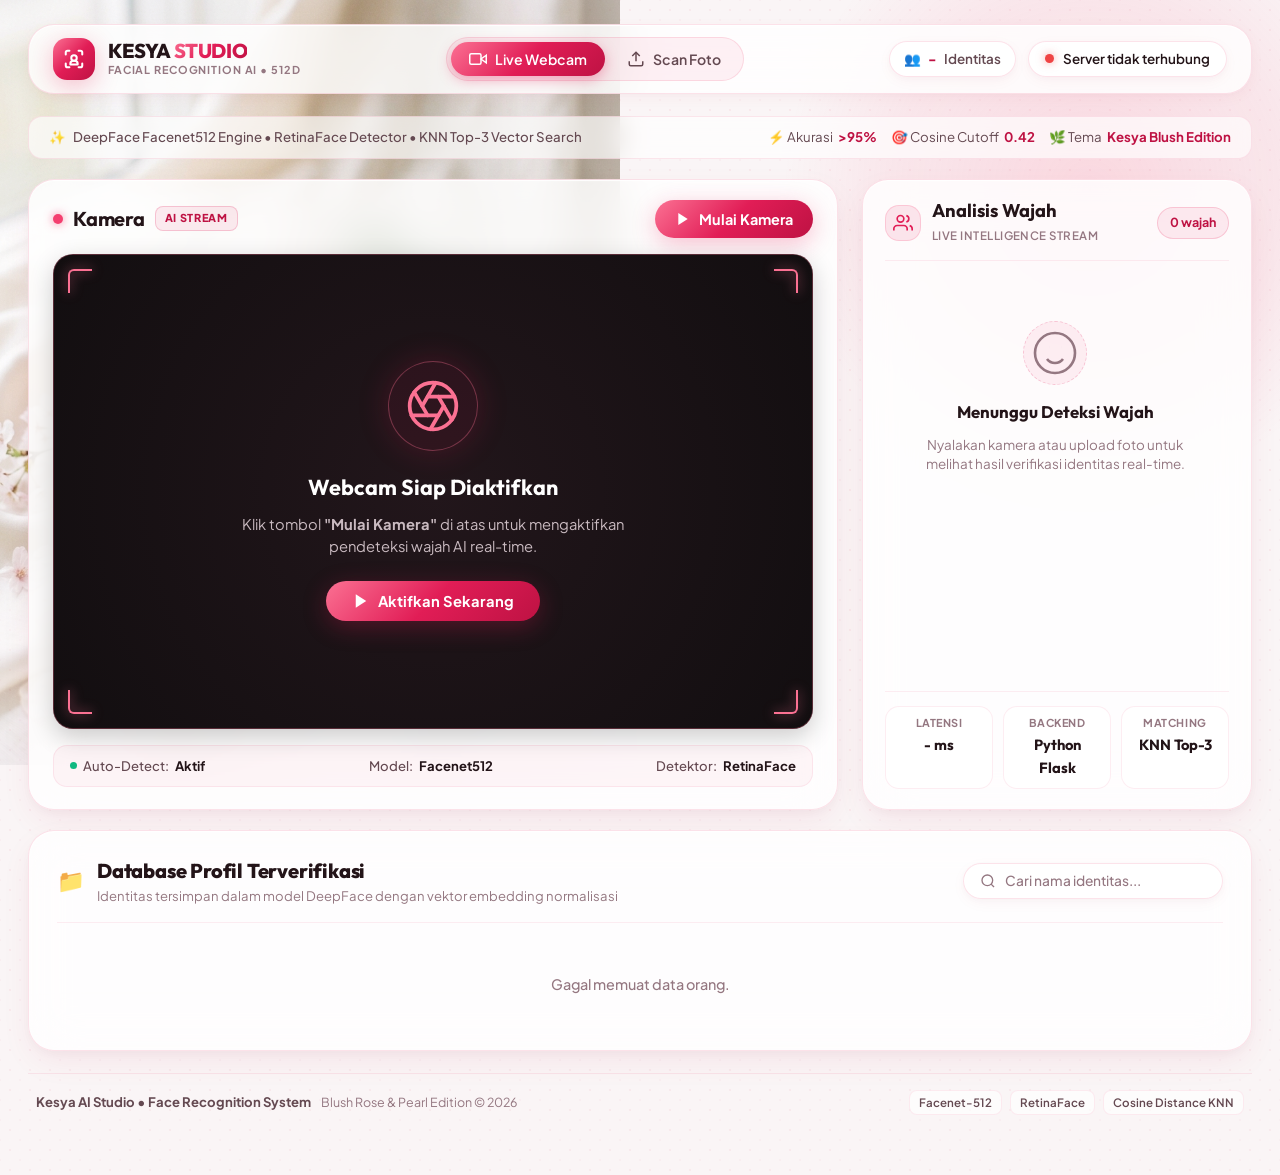
==== commit 6daabc2c: "Apply Soft Blush Rose & Pearl White theme for Kesya Edition" ====
--- a/static/index.html
+++ b/static/index.html
@@ -3,8 +3,8 @@
 <head>
     <meta charset="UTF-8">
     <meta name="viewport" content="width=device-width, initial-scale=1.0">
-    <meta name="description" content="Vania Vision AI Studio - Sistem Pengenalan Wajah Real-Time Berbasis DeepFace Facenet512 & RetinaFace">
-    <title>Vania AI • Face Recognition Studio</title>
+    <meta name="description" content="Kesya Vision AI Studio - Sistem Pengenalan Wajah Real-Time Berbasis DeepFace Facenet512 & RetinaFace">
+    <title>Kesya AI • Face Recognition Studio</title>
     <link rel="preconnect" href="https://fonts.googleapis.com">
     <link rel="preconnect" href="https://fonts.gstatic.com" crossorigin>
     <link href="https://fonts.googleapis.com/css2?family=Outfit:wght@400;500;600;700;800&family=Plus+Jakarta+Sans:wght@300;400;500;600;700;800&display=swap" rel="stylesheet">
@@ -37,7 +37,7 @@
                         </svg>
                     </div>
                     <div class="brand-titles">
-                        <div class="brand-main">VANIA <span class="brand-accent">STUDIO</span></div>
+                        <div class="brand-main">KESYA <span class="brand-accent">STUDIO</span></div>
                         <div class="brand-sub">FACIAL RECOGNITION AI • 512D</div>
                     </div>
                 </div>
@@ -89,7 +89,7 @@
                 <div class="subbar-metrics">
                     <span class="metric-chip">⚡ Akurasi <strong>&gt;95%</strong></span>
                     <span class="metric-chip">🎯 Cosine Cutoff <strong>0.42</strong></span>
-                    <span class="metric-chip">🌿 Tema <strong>Lily Edition</strong></span>
+                    <span class="metric-chip">🌿 Tema <strong>Kesya Blush Edition</strong></span>
                 </div>
             </section>
 
@@ -296,8 +296,8 @@
         <footer class="app-footer">
             <div class="footer-inner">
                 <div class="footer-left">
-                    <span class="footer-brand">Vania AI Studio &bull; Face Recognition System</span>
-                    <span class="footer-edition">Lily Yellow & Linen Edition &copy; 2026</span>
+                    <span class="footer-brand">Kesya AI Studio &bull; Face Recognition System</span>
+                    <span class="footer-edition">Blush Rose & Pearl Edition &copy; 2026</span>
                 </div>
                 <div class="footer-right">
                     <span class="tech-tag">Facenet-512</span>
--- a/static/style.css
+++ b/static/style.css
@@ -1,64 +1,64 @@
 /* ==========================================================
-   VANIA VISION AI STUDIO - BESPOKE STYLESHEET
-   Aesthetics: Neo-Luxury Glassmorphism & Cyber-Linen Warm Gold
+   KESYA VISION AI STUDIO - BESPOKE STYLESHEET
+   Aesthetics: Soft Blush Rose / Sakura Pink & Pearl White
    Fonts: Outfit (Headings/Brand) & Plus Jakarta Sans (UI/Body)
    ========================================================== */
 
 :root {
-    /* Warm Golden & Lily Yellow Palette */
-    --gold-50: #fffdf5;
-    --gold-100: #fef9c3;
-    --gold-200: #fef08a;
-    --gold-300: #fde047;
-    --gold-400: #facc15;
-    --gold-500: #eab308;
-    --gold-600: #ca8a04;
-    --gold-700: #a16207;
-    --gold-800: #854d0e;
-    --gold-900: #713f12;
-
-    /* Amber Accent Palette */
-    --amber-400: #fbbf24;
-    --amber-500: #f59e0b;
-    --amber-600: #d97706;
-    --amber-700: #b45309;
+    /* Soft Blush Rose & Sakura Pink Palette */
+    --rose-50: #fff9fa;
+    --rose-100: #ffe4e9;
+    --rose-200: #fecdd7;
+    --rose-300: #fda4b8;
+    --rose-400: #fb7193;
+    --rose-500: #f43f6f;
+    --rose-600: #e11d56;
+    --rose-700: #be1243;
+    --rose-800: #9f123a;
+    --rose-900: #881335;
+
+    /* Rose Gold & Champagne Accent */
+    --accent-300: #fbcfe8;
+    --accent-400: #f472b6;
+    --accent-500: #ec4899;
+    --accent-600: #db2777;
 
     /* Emerald Verification Palette */
     --emerald-400: #34d399;
     --emerald-500: #10b981;
     --emerald-600: #059669;
 
-    /* Surface & Linen Palette */
-    --bg-canvas: #f8f4ea;
-    --bg-glass: rgba(255, 255, 255, 0.76);
-    --bg-glass-hover: rgba(255, 255, 255, 0.92);
-    --bg-glass-strong: rgba(255, 255, 255, 0.88);
-    --bg-obsidian: #0d0c09;
-    --bg-obsidian-card: #161410;
-
-    /* Text Colors (Warm Sepia & Espresso) */
-    --text-main: #1c1811;
-    --text-muted: #5e5443;
-    --text-light: #8a7c64;
-    --text-gold: #b45309;
+    /* Surface & Pearl Linen Palette */
+    --bg-canvas: #faf5f6;
+    --bg-glass: rgba(255, 255, 255, 0.82);
+    --bg-glass-hover: rgba(255, 255, 255, 0.95);
+    --bg-glass-strong: rgba(255, 255, 255, 0.90);
+    --bg-obsidian: #120e10;
+    --bg-obsidian-card: #1c1518;
+
+    /* Text Colors (Warm Burgundy & Deep Plum Espresso) */
+    --text-main: #231418;
+    --text-muted: #644951;
+    --text-light: #947781;
+    --text-rose: #be1243;
 
     /* Gradients */
-    --grad-gold-luxury: linear-gradient(135deg, #f59e0b 0%, #d97706 50%, #b45309 100%);
-    --grad-gold-bright: linear-gradient(135deg, #facc15 0%, #f59e0b 100%);
-    --grad-gold-subtle: linear-gradient(135deg, rgba(250, 204, 21, 0.15), rgba(245, 158, 11, 0.05));
+    --grad-rose-luxury: linear-gradient(135deg, #fb7193 0%, #e11d56 50%, #be1243 100%);
+    --grad-rose-bright: linear-gradient(135deg, #fda4b8 0%, #fb7193 100%);
+    --grad-rose-subtle: linear-gradient(135deg, rgba(254, 205, 215, 0.35), rgba(251, 113, 147, 0.12));
     --grad-emerald: linear-gradient(135deg, #10b981 0%, #059669 100%);
 
     /* Borders & Glass Rings */
-    --border-glass: rgba(180, 83, 9, 0.13);
-    --border-glass-gold: rgba(217, 119, 6, 0.32);
-    --border-glass-glow: rgba(245, 158, 11, 0.6);
-    --border-inner-light: inset 0 1px 1px rgba(255, 255, 255, 0.9);
+    --border-glass: rgba(225, 29, 86, 0.12);
+    --border-glass-rose: rgba(225, 29, 86, 0.32);
+    --border-glass-glow: rgba(251, 113, 147, 0.6);
+    --border-inner-light: inset 0 1px 1px rgba(255, 255, 255, 0.95);
 
     /* Shadows */
-    --shadow-soft: 0 4px 16px -2px rgba(133, 77, 14, 0.06), 0 2px 6px rgba(0,0,0,0.02);
-    --shadow-card: 0 12px 32px -4px rgba(133, 77, 14, 0.09), 0 4px 12px rgba(0,0,0,0.03);
-    --shadow-card-hover: 0 20px 42px -6px rgba(133, 77, 14, 0.14), 0 6px 16px rgba(0,0,0,0.05);
-    --shadow-gold-glow: 0 6px 24px rgba(217, 119, 6, 0.28);
+    --shadow-soft: 0 4px 16px -2px rgba(190, 18, 67, 0.05), 0 2px 6px rgba(0,0,0,0.02);
+    --shadow-card: 0 12px 32px -4px rgba(190, 18, 67, 0.08), 0 4px 12px rgba(0,0,0,0.03);
+    --shadow-card-hover: 0 20px 42px -6px rgba(190, 18, 67, 0.13), 0 6px 16px rgba(0,0,0,0.04);
+    --shadow-rose-glow: 0 6px 24px rgba(225, 29, 86, 0.28);
     --shadow-emerald-glow: 0 6px 24px rgba(16, 185, 129, 0.28);
 
     /* Radii */
@@ -90,10 +90,9 @@
 body {
     font-family: 'Plus Jakarta Sans', -apple-system, BlinkMacSystemFont, sans-serif;
     background-color: var(--bg-canvas);
-    /* Woven linen micro texture */
     background-image: 
-        radial-gradient(rgba(180, 83, 9, 0.065) 1px, transparent 0),
-        radial-gradient(rgba(180, 83, 9, 0.035) 1px, var(--bg-canvas) 0);
+        radial-gradient(rgba(225, 29, 86, 0.055) 1px, transparent 0),
+        radial-gradient(rgba(225, 29, 86, 0.03) 1px, var(--bg-canvas) 0);
     background-size: 20px 20px;
     background-position: 0 0, 10px 10px;
     color: var(--text-main);
@@ -103,20 +102,20 @@
     position: relative;
 }
 
-/* ─── Ambient Lily Artwork & Backdrop Glow ─── */
+/* ─── Ambient Rose Artwork & Backdrop Glow ─── */
 .lily-bg-art {
     position: fixed;
     top: 0;
     left: 0;
-    width: 580px;
-    height: 820px;
+    width: 620px;
+    height: 840px;
     max-width: 60vw;
     max-height: 85vh;
-    background: url('theme-lily.jpg') no-repeat top left;
+    background: url('theme-kesya.jpg') no-repeat top left;
     background-size: cover;
     pointer-events: none;
     z-index: 0;
-    opacity: 0.82;
+    opacity: 0.85;
     mask-image: radial-gradient(circle at 18% 18%, black 46%, rgba(0,0,0,0.4) 70%, transparent 100%);
     -webkit-mask-image: radial-gradient(circle at 18% 18%, black 46%, rgba(0,0,0,0.4) 70%, transparent 100%);
     transition: opacity var(--tr-base);
@@ -128,13 +127,13 @@
     right: -120px;
     width: 620px;
     height: 620px;
-    background: radial-gradient(circle, rgba(251, 191, 36, 0.24) 0%, rgba(245, 158, 11, 0.09) 45%, transparent 70%);
+    background: radial-gradient(circle, rgba(251, 113, 147, 0.22) 0%, rgba(244, 63, 111, 0.08) 45%, transparent 70%);
     pointer-events: none;
     z-index: 0;
     border-radius: 50%;
 }
 
-/* ─── Golden Pollen Particles ─── */
+/* ─── Floating Sakura Petals ─── */
 .bg-particles {
     position: fixed;
     top: 0;
@@ -148,18 +147,18 @@
 
 .particle {
     position: absolute;
-    width: 4px;
-    height: 4px;
-    background: var(--amber-400);
-    border-radius: 50%;
-    box-shadow: 0 0 10px rgba(245, 158, 11, 0.65);
+    width: 5px;
+    height: 6px;
+    background: var(--rose-300);
+    border-radius: 50% 0 50% 50%;
+    box-shadow: 0 0 10px rgba(251, 113, 147, 0.5);
     opacity: 0;
-    animation: pollenFloat 9s infinite ease-in-out;
-}
-
-@keyframes pollenFloat {
+    animation: petalFloat 9s infinite ease-in-out;
+}
+
+@keyframes petalFloat {
     0% {
-        transform: translateY(105vh) translateX(0) scale(0.6);
+        transform: translateY(105vh) translateX(0) rotate(0deg) scale(0.6);
         opacity: 0;
     }
     15% {
@@ -169,7 +168,7 @@
         opacity: 0.85;
     }
     100% {
-        transform: translateY(-5vh) translateX(35px) scale(1.1);
+        transform: translateY(-5vh) translateX(45px) rotate(360deg) scale(1.1);
         opacity: 0;
     }
 }
@@ -217,13 +216,13 @@
 .brand-badge-icon {
     width: 42px;
     height: 42px;
-    background: var(--grad-gold-luxury);
+    background: var(--grad-rose-luxury);
     border-radius: var(--rad-md);
     display: flex;
     align-items: center;
     justify-content: center;
     color: #ffffff;
-    box-shadow: var(--shadow-gold-glow);
+    box-shadow: var(--shadow-rose-glow);
     flex-shrink: 0;
     transition: transform var(--tr-spring);
 }
@@ -247,7 +246,7 @@
 }
 
 .brand-accent {
-    background: var(--grad-gold-luxury);
+    background: var(--grad-rose-luxury);
     -webkit-background-clip: text;
     -webkit-text-fill-color: transparent;
 }
@@ -264,8 +263,8 @@
 .mode-segmented-control {
     display: flex;
     align-items: center;
-    background: rgba(180, 83, 9, 0.08);
-    border: 1px solid rgba(180, 83, 9, 0.12);
+    background: rgba(225, 29, 86, 0.06);
+    border: 1px solid rgba(225, 29, 86, 0.12);
     border-radius: var(--rad-full);
     padding: 4px;
     gap: 4px;
@@ -293,9 +292,9 @@
 }
 
 .mode-tab-btn.active {
-    background: var(--grad-gold-luxury);
+    background: var(--grad-rose-luxury);
     color: #ffffff;
-    box-shadow: 0 4px 14px rgba(217, 119, 6, 0.35);
+    box-shadow: 0 4px 14px rgba(225, 29, 86, 0.35);
 }
 
 .mode-tab-btn svg {
@@ -324,7 +323,7 @@
 }
 
 .vault-count {
-    color: var(--amber-700);
+    color: var(--rose-700);
     font-weight: 800;
 }
 
@@ -345,7 +344,7 @@
 }
 
 .server-status-pill:hover {
-    border-color: var(--amber-500);
+    border-color: var(--rose-400);
     transform: translateY(-1px);
     box-shadow: var(--shadow-card);
 }
@@ -389,7 +388,6 @@
     gap: 20px;
 }
 
-/* Quick Feature Overview Subbar */
 .studio-subbar {
     display: flex;
     align-items: center;
@@ -397,9 +395,9 @@
     flex-wrap: wrap;
     gap: 12px;
     padding: 10px 20px;
-    background: rgba(255, 255, 255, 0.55);
+    background: rgba(255, 255, 255, 0.65);
     backdrop-filter: blur(14px);
-    border: 1px solid rgba(180, 83, 9, 0.1);
+    border: 1px solid rgba(225, 29, 86, 0.1);
     border-radius: var(--rad-md);
     font-size: 0.83rem;
     color: var(--text-muted);
@@ -425,7 +423,7 @@
 }
 
 .metric-chip strong {
-    color: var(--text-gold);
+    color: var(--text-rose);
 }
 
 /* ─── Studio Grid (Viewport + Inspector) ─── */
@@ -436,7 +434,7 @@
     align-items: start;
 }
 
-/* ─── Viewport Column (Camera / Upload Card) ─── */
+/* ─── Viewport Column ─── */
 .viewport-card {
     background: var(--bg-glass);
     backdrop-filter: blur(24px);
@@ -469,8 +467,8 @@
     width: 10px;
     height: 10px;
     border-radius: 50%;
-    background: var(--amber-500);
-    box-shadow: 0 0 10px rgba(245, 158, 11, 0.7);
+    background: var(--rose-500);
+    box-shadow: 0 0 10px rgba(244, 63, 111, 0.7);
     animation: pulseDot 2.2s infinite;
 }
 
@@ -484,13 +482,13 @@
 
 .view-badge {
     padding: 3px 9px;
-    background: rgba(180, 83, 9, 0.1);
-    border: 1px solid rgba(180, 83, 9, 0.2);
+    background: rgba(225, 29, 86, 0.08);
+    border: 1px solid rgba(225, 29, 86, 0.2);
     border-radius: var(--rad-sm);
     font-size: 0.68rem;
     font-weight: 800;
     letter-spacing: 0.06em;
-    color: var(--amber-700);
+    color: var(--rose-700);
 }
 
 .viewport-controls {
@@ -499,13 +497,12 @@
     gap: 10px;
 }
 
-/* Primary Action Buttons */
 .btn-action-primary {
     display: inline-flex;
     align-items: center;
     gap: 8px;
     padding: 10px 20px;
-    background: var(--grad-gold-luxury);
+    background: var(--grad-rose-luxury);
     color: #ffffff;
     border: none;
     border-radius: var(--rad-full);
@@ -513,13 +510,13 @@
     font-size: 0.9rem;
     font-weight: 700;
     cursor: pointer;
-    box-shadow: var(--shadow-gold-glow);
+    box-shadow: var(--shadow-rose-glow);
     transition: all var(--tr-base);
 }
 
 .btn-action-primary:hover {
     transform: translateY(-2px);
-    box-shadow: 0 8px 26px rgba(217, 119, 6, 0.38);
+    box-shadow: 0 8px 26px rgba(225, 29, 86, 0.38);
     filter: brightness(1.05);
 }
 
@@ -549,7 +546,7 @@
     box-shadow: 0 8px 26px rgba(220, 38, 38, 0.42);
 }
 
-/* ─── Video Viewport Container & Cyber Reticles ─── */
+/* Viewport Canvas Frame */
 .viewport-canvas-container {
     position: relative;
     width: 100%;
@@ -559,19 +556,19 @@
     border-radius: var(--rad-lg);
     overflow: hidden;
     box-shadow: inset 0 0 40px rgba(0, 0, 0, 0.8), 0 8px 24px rgba(0, 0, 0, 0.2);
-    border: 1px solid rgba(250, 204, 21, 0.25);
-}
-
-/* Corner Reticles */
+    border: 1px solid rgba(251, 113, 147, 0.3);
+}
+
+/* Rose Gold Corner Reticles */
 .corner-reticle {
     position: absolute;
     width: 24px;
     height: 24px;
     pointer-events: none;
     z-index: 10;
-    border-color: var(--amber-400);
+    border-color: var(--rose-400);
     border-style: solid;
-    filter: drop-shadow(0 0 6px rgba(245, 158, 11, 0.8));
+    filter: drop-shadow(0 0 6px rgba(251, 113, 147, 0.8));
 }
 
 .corner-reticle.top-left {
@@ -602,7 +599,6 @@
     border-bottom-right-radius: 6px;
 }
 
-/* Webcam Wrapper */
 .webcam-wrapper {
     position: relative;
     width: 100%;
@@ -630,15 +626,14 @@
     z-index: 5;
 }
 
-/* Scanning Line with Golden Glow */
 .scan-line {
     position: absolute;
     top: 0;
     left: 0;
     width: 100%;
     height: 3px;
-    background: linear-gradient(90deg, transparent 0%, rgba(250, 204, 21, 0.4) 15%, #facc15 50%, rgba(250, 204, 21, 0.4) 85%, transparent 100%);
-    box-shadow: 0 0 16px rgba(250, 204, 21, 0.9), 0 0 32px rgba(245, 158, 11, 0.6);
+    background: linear-gradient(90deg, transparent 0%, rgba(251, 113, 147, 0.4) 15%, #fb7193 50%, rgba(251, 113, 147, 0.4) 85%, transparent 100%);
+    box-shadow: 0 0 16px rgba(251, 113, 147, 0.9), 0 0 32px rgba(225, 29, 86, 0.6);
     pointer-events: none;
     z-index: 6;
     opacity: 0;
@@ -654,7 +649,6 @@
     100% { top: 96%; }
 }
 
-/* Video Placeholder / Idle State */
 .video-placeholder {
     position: absolute;
     inset: 0;
@@ -664,7 +658,7 @@
     justify-content: center;
     padding: 32px;
     text-align: center;
-    background: radial-gradient(circle at center, #1c1a14 0%, #0d0c09 100%);
+    background: radial-gradient(circle at center, #22161b 0%, #120e10 100%);
     z-index: 4;
     transition: opacity var(--tr-base);
 }
@@ -672,21 +666,21 @@
 .placeholder-aperture {
     width: 90px;
     height: 90px;
-    background: rgba(245, 158, 11, 0.08);
-    border: 1px solid rgba(250, 204, 21, 0.3);
+    background: rgba(225, 29, 86, 0.08);
+    border: 1px solid rgba(251, 113, 147, 0.35);
     border-radius: 50%;
     display: flex;
     align-items: center;
     justify-content: center;
-    color: var(--amber-400);
+    color: var(--rose-400);
     margin-bottom: 20px;
-    box-shadow: 0 0 32px rgba(245, 158, 11, 0.2);
+    box-shadow: 0 0 32px rgba(225, 29, 86, 0.2);
     animation: pulseAperture 3.5s infinite ease-in-out;
 }
 
 @keyframes pulseAperture {
-    0%, 100% { transform: scale(1); border-color: rgba(250, 204, 21, 0.3); }
-    50% { transform: scale(1.06); border-color: rgba(250, 204, 21, 0.7); box-shadow: 0 0 45px rgba(245, 158, 11, 0.35); }
+    0%, 100% { transform: scale(1); border-color: rgba(251, 113, 147, 0.35); }
+    50% { transform: scale(1.06); border-color: rgba(251, 113, 147, 0.7); box-shadow: 0 0 45px rgba(225, 29, 86, 0.35); }
 }
 
 .placeholder-heading {
@@ -699,7 +693,7 @@
 
 .placeholder-desc {
     font-size: 0.92rem;
-    color: #a39e93;
+    color: #c9bac0;
     max-width: 440px;
     margin-bottom: 24px;
     line-height: 1.5;
@@ -710,7 +704,7 @@
     align-items: center;
     gap: 8px;
     padding: 11px 26px;
-    background: var(--grad-gold-luxury);
+    background: var(--grad-rose-luxury);
     color: #ffffff;
     border: none;
     border-radius: var(--rad-full);
@@ -718,13 +712,13 @@
     font-size: 0.92rem;
     font-weight: 700;
     cursor: pointer;
-    box-shadow: var(--shadow-gold-glow);
+    box-shadow: var(--shadow-rose-glow);
     transition: all var(--tr-base);
 }
 
 .btn-placeholder-launch:hover {
     transform: translateY(-2px);
-    box-shadow: 0 8px 30px rgba(217, 119, 6, 0.45);
+    box-shadow: 0 8px 30px rgba(225, 29, 86, 0.45);
     filter: brightness(1.06);
 }
 
@@ -736,13 +730,13 @@
     display: flex;
     align-items: center;
     justify-content: center;
-    background: #11100d;
+    background: #140e11;
 }
 
 .upload-dropzone {
     width: 88%;
     height: 82%;
-    border: 2px dashed rgba(245, 158, 11, 0.4);
+    border: 2px dashed rgba(251, 113, 147, 0.4);
     border-radius: var(--rad-lg);
     background: rgba(255, 255, 255, 0.02);
     display: flex;
@@ -757,8 +751,8 @@
 
 .upload-dropzone:hover,
 .upload-dropzone.drag-over {
-    border-color: var(--amber-400);
-    background: rgba(245, 158, 11, 0.06);
+    border-color: var(--rose-400);
+    background: rgba(225, 29, 86, 0.06);
     transform: scale(1.01);
 }
 
@@ -766,12 +760,12 @@
     width: 72px;
     height: 72px;
     border-radius: 50%;
-    background: rgba(245, 158, 11, 0.12);
-    border: 1px solid rgba(250, 204, 21, 0.35);
+    background: rgba(225, 29, 86, 0.12);
+    border: 1px solid rgba(251, 113, 147, 0.35);
     display: flex;
     align-items: center;
     justify-content: center;
-    color: var(--amber-400);
+    color: var(--rose-400);
     margin-bottom: 16px;
 }
 
@@ -785,7 +779,7 @@
 
 .dropzone-subtitle {
     font-size: 0.88rem;
-    color: #9d978a;
+    color: #bfaab2;
     margin-bottom: 16px;
 }
 
@@ -796,10 +790,9 @@
     border-radius: var(--rad-full);
     font-size: 0.76rem;
     font-weight: 600;
-    color: #d1cbbe;
-}
-
-/* Uploaded Preview View */
+    color: #eedde3;
+}
+
 .uploaded-preview {
     position: relative;
     width: 100%;
@@ -852,14 +845,13 @@
     transform: rotate(90deg);
 }
 
-/* Viewport HUD Footer */
 .viewport-hud-footer {
     display: flex;
     align-items: center;
     justify-content: space-between;
     padding: 10px 16px;
-    background: rgba(180, 83, 9, 0.05);
-    border: 1px solid rgba(180, 83, 9, 0.1);
+    background: rgba(225, 29, 86, 0.04);
+    border: 1px solid rgba(225, 29, 86, 0.08);
     border-radius: var(--rad-md);
     font-size: 0.82rem;
     color: var(--text-muted);
@@ -907,7 +899,7 @@
     align-items: center;
     justify-content: space-between;
     padding-bottom: 14px;
-    border-bottom: 1px solid rgba(180, 83, 9, 0.1);
+    border-bottom: 1px solid rgba(225, 29, 86, 0.08);
 }
 
 .inspector-title-group {
@@ -919,13 +911,13 @@
 .inspector-icon {
     width: 36px;
     height: 36px;
-    background: rgba(245, 158, 11, 0.14);
-    border: 1px solid rgba(217, 119, 6, 0.25);
+    background: rgba(225, 29, 86, 0.1);
+    border: 1px solid rgba(251, 113, 147, 0.25);
     border-radius: var(--rad-md);
     display: flex;
     align-items: center;
     justify-content: center;
-    color: var(--amber-700);
+    color: var(--rose-600);
 }
 
 .inspector-title {
@@ -946,33 +938,32 @@
 
 .face-count-badge {
     padding: 5px 12px;
-    background: rgba(180, 83, 9, 0.1);
-    border: 1px solid rgba(180, 83, 9, 0.2);
+    background: rgba(225, 29, 86, 0.08);
+    border: 1px solid rgba(225, 29, 86, 0.18);
     border-radius: var(--rad-full);
     font-size: 0.78rem;
     font-weight: 700;
-    color: var(--amber-700);
-}
-
-/* Processing Strip */
+    color: var(--rose-700);
+}
+
 .processing-strip {
     display: flex;
     align-items: center;
     gap: 10px;
     padding: 10px 14px;
-    background: var(--grad-gold-subtle);
-    border: 1px solid var(--border-glass-gold);
+    background: var(--grad-rose-subtle);
+    border: 1px solid var(--border-glass-rose);
     border-radius: var(--rad-md);
     font-size: 0.8rem;
     font-weight: 600;
-    color: var(--amber-800);
+    color: var(--rose-800);
 }
 
 .processing-spinner {
     width: 16px;
     height: 16px;
-    border: 2px solid rgba(217, 119, 6, 0.3);
-    border-top-color: var(--amber-600);
+    border: 2px solid rgba(225, 29, 86, 0.3);
+    border-top-color: var(--rose-600);
     border-radius: 50%;
     animation: spin 0.8s linear infinite;
     flex-shrink: 0;
@@ -982,7 +973,6 @@
     to { transform: rotate(360deg); }
 }
 
-/* Results Container */
 .results-container {
     display: flex;
     flex-direction: column;
@@ -998,11 +988,10 @@
 }
 
 .results-container::-webkit-scrollbar-thumb {
-    background: rgba(180, 83, 9, 0.2);
+    background: rgba(225, 29, 86, 0.2);
     border-radius: 4px;
 }
 
-/* Empty State */
 .empty-state {
     display: flex;
     flex-direction: column;
@@ -1018,8 +1007,8 @@
     width: 64px;
     height: 64px;
     border-radius: 50%;
-    background: rgba(180, 83, 9, 0.06);
-    border: 1px dashed rgba(180, 83, 9, 0.22);
+    background: rgba(225, 29, 86, 0.06);
+    border: 1px dashed rgba(225, 29, 86, 0.2);
     display: flex;
     align-items: center;
     justify-content: center;
@@ -1043,7 +1032,7 @@
 
 /* Face Card (Detected Item) */
 .face-card {
-    background: rgba(255, 255, 255, 0.92);
+    background: rgba(255, 255, 255, 0.94);
     border: 1px solid var(--border-glass);
     border-radius: var(--rad-md);
     padding: 14px 16px;
@@ -1069,7 +1058,7 @@
 
 .face-card.recognized {
     border-color: rgba(16, 185, 129, 0.35);
-    background: linear-gradient(135deg, rgba(255, 255, 255, 0.95), rgba(240, 253, 244, 0.65));
+    background: linear-gradient(135deg, rgba(255, 255, 255, 0.96), rgba(240, 253, 244, 0.65));
 }
 
 .face-card.recognized::before {
@@ -1077,19 +1066,19 @@
 }
 
 .face-card.unknown {
-    border-color: rgba(245, 158, 11, 0.35);
-    background: linear-gradient(135deg, rgba(255, 255, 255, 0.95), rgba(254, 243, 199, 0.6));
+    border-color: rgba(251, 113, 147, 0.35);
+    background: linear-gradient(135deg, rgba(255, 255, 255, 0.96), rgba(254, 226, 232, 0.6));
 }
 
 .face-card.unknown::before {
-    background: var(--grad-gold-luxury);
+    background: var(--grad-rose-luxury);
 }
 
 .face-avatar {
     width: 42px;
     height: 42px;
     border-radius: 50%;
-    background: var(--grad-gold-luxury);
+    background: var(--grad-rose-luxury);
     color: #ffffff;
     display: flex;
     align-items: center;
@@ -1097,7 +1086,7 @@
     font-family: 'Outfit', sans-serif;
     font-weight: 800;
     font-size: 0.95rem;
-    box-shadow: 0 4px 12px rgba(217, 119, 6, 0.25);
+    box-shadow: 0 4px 12px rgba(225, 29, 86, 0.25);
     grid-row: 1;
     grid-column: 1;
 }
@@ -1141,7 +1130,6 @@
     font-size: 0.74rem;
 }
 
-/* Confidence Bar */
 .confidence-bar-container {
     grid-row: 2;
     grid-column: 1 / -1;
@@ -1159,19 +1147,18 @@
     transition: width 0.4s ease-out;
 }
 
-/* Telemetry Dock */
 .telemetry-dock {
     display: grid;
     grid-template-columns: repeat(3, 1fr);
     gap: 10px;
     margin-top: auto;
     padding-top: 14px;
-    border-top: 1px solid rgba(180, 83, 9, 0.1);
+    border-top: 1px solid rgba(225, 29, 86, 0.08);
 }
 
 .telemetry-metric {
-    background: rgba(255, 255, 255, 0.6);
-    border: 1px solid rgba(180, 83, 9, 0.1);
+    background: rgba(255, 255, 255, 0.65);
+    border: 1px solid rgba(225, 29, 86, 0.08);
     border-radius: var(--rad-md);
     padding: 8px 10px;
     display: flex;
@@ -1196,7 +1183,7 @@
     margin-top: 2px;
 }
 
-/* ─── Identity Vault Section (Daftar Orang Terdaftar) ─── */
+/* ─── Identity Vault Section ─── */
 .vault-section {
     background: var(--bg-glass);
     backdrop-filter: blur(24px);
@@ -1217,7 +1204,7 @@
     flex-wrap: wrap;
     gap: 16px;
     padding-bottom: 16px;
-    border-bottom: 1px solid rgba(180, 83, 9, 0.1);
+    border-bottom: 1px solid rgba(225, 29, 86, 0.08);
 }
 
 .vault-title-group {
@@ -1243,13 +1230,12 @@
     color: var(--text-light);
 }
 
-/* Vault Search Box */
 .vault-search-box {
     display: flex;
     align-items: center;
     gap: 9px;
     padding: 8px 16px;
-    background: rgba(255, 255, 255, 0.9);
+    background: rgba(255, 255, 255, 0.95);
     border: 1px solid var(--border-glass);
     border-radius: var(--rad-full);
     box-shadow: var(--shadow-soft);
@@ -1259,9 +1245,9 @@
 }
 
 .vault-search-box:focus-within {
-    border-color: var(--amber-500);
-    box-shadow: 0 0 0 3px rgba(245, 158, 11, 0.15);
-    color: var(--amber-600);
+    border-color: var(--rose-400);
+    box-shadow: 0 0 0 3px rgba(251, 113, 147, 0.15);
+    color: var(--rose-600);
 }
 
 .vault-search-box input {
@@ -1279,7 +1265,6 @@
     color: var(--text-light);
 }
 
-/* Vault Grid */
 .vault-grid {
     display: grid;
     grid-template-columns: repeat(auto-fill, minmax(210px, 1fr));
@@ -1291,8 +1276,8 @@
     align-items: center;
     gap: 12px;
     padding: 12px 14px;
-    background: rgba(255, 255, 255, 0.88);
-    border: 1px solid rgba(180, 83, 9, 0.1);
+    background: rgba(255, 255, 255, 0.9);
+    border: 1px solid rgba(225, 29, 86, 0.08);
     border-radius: var(--rad-md);
     box-shadow: var(--shadow-soft);
     transition: all var(--tr-base);
@@ -1302,7 +1287,7 @@
 
 .person-chip:hover {
     transform: translateY(-2px);
-    border-color: var(--amber-400);
+    border-color: var(--rose-300);
     background: rgba(255, 255, 255, 0.98);
     box-shadow: var(--shadow-card-hover);
 }
@@ -1311,7 +1296,7 @@
     width: 36px;
     height: 36px;
     border-radius: 50%;
-    background: var(--grad-gold-luxury);
+    background: var(--grad-rose-luxury);
     color: #ffffff;
     display: flex;
     align-items: center;
@@ -1319,7 +1304,7 @@
     font-family: 'Outfit', sans-serif;
     font-weight: 700;
     font-size: 0.84rem;
-    box-shadow: 0 3px 10px rgba(217, 119, 6, 0.22);
+    box-shadow: 0 3px 10px rgba(225, 29, 86, 0.22);
     flex-shrink: 0;
 }
 
@@ -1370,7 +1355,7 @@
 /* ─── Studio Footer ─── */
 .app-footer {
     padding: 16px 8px 0;
-    border-top: 1px solid rgba(180, 83, 9, 0.1);
+    border-top: 1px solid rgba(225, 29, 86, 0.08);
     color: var(--text-light);
     font-size: 0.82rem;
 }
@@ -1401,8 +1386,8 @@
 
 .tech-tag {
     padding: 3px 9px;
-    background: rgba(255, 255, 255, 0.6);
-    border: 1px solid rgba(180, 83, 9, 0.1);
+    background: rgba(255, 255, 255, 0.65);
+    border: 1px solid rgba(225, 29, 86, 0.08);
     border-radius: var(--rad-sm);
     font-size: 0.72rem;
     font-weight: 600;
@@ -1454,7 +1439,6 @@
     }
 }
 
-/* ─── Utility ─── */
 .hidden {
     display: none !important;
 }
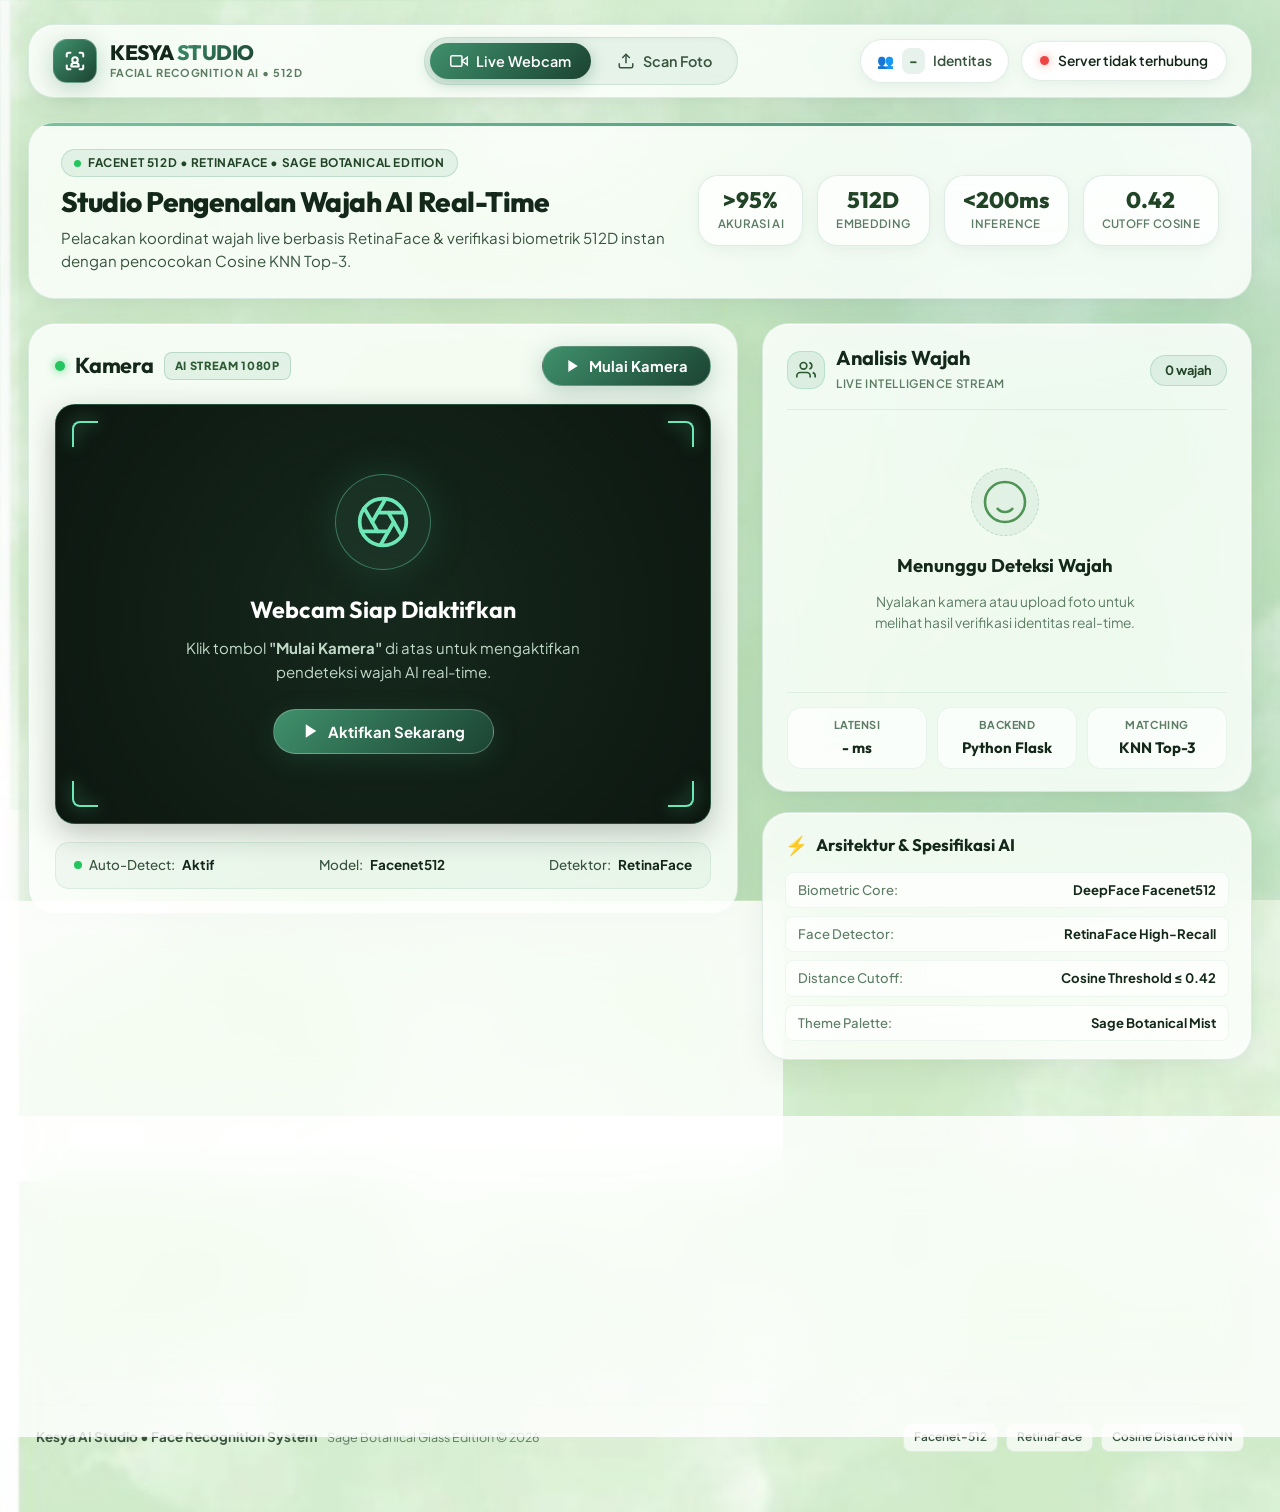
==== commit 48df82ea: "Update Sage Botanical theme, bento layout, and server connection handling" ====
--- a/static/index.html
+++ b/static/index.html
@@ -8,14 +8,14 @@
     <link rel="preconnect" href="https://fonts.googleapis.com">
     <link rel="preconnect" href="https://fonts.gstatic.com" crossorigin>
     <link href="https://fonts.googleapis.com/css2?family=Outfit:wght@400;500;600;700;800&family=Plus+Jakarta+Sans:wght@300;400;500;600;700;800&display=swap" rel="stylesheet">
-    <link rel="stylesheet" href="style.css?v=3.0">
+    <link rel="stylesheet" href="style.css?v=4.0">
 </head>
 <body>
-    <!-- Decorative Warm Lily Artwork & Ambient Glow -->
+    <!-- Decorative Sage Watercolor Backdrop & Ambient Organic Glow -->
     <div class="lily-bg-art" aria-hidden="true"></div>
     <div class="lily-glow-ambient" aria-hidden="true"></div>
 
-    <!-- Animated Warm Golden Pollen / Petals -->
+    <!-- Animated Botanical Sage Leaf Particles -->
     <div class="bg-particles" id="particles"></div>
 
     <!-- Main Application Shell -->
@@ -80,187 +80,273 @@
         <!-- Studio Cockpit Workspace -->
         <main class="studio-workspace">
             
-            <!-- Quick Feature Overview Strip -->
-            <section class="studio-subbar">
-                <div class="subbar-tag">
-                    <span class="tag-sparkle">✨</span>
-                    <span>DeepFace Facenet512 Engine &bull; RetinaFace Detector &bull; KNN Top-3 Vector Search</span>
-                </div>
-                <div class="subbar-metrics">
-                    <span class="metric-chip">⚡ Akurasi <strong>&gt;95%</strong></span>
-                    <span class="metric-chip">🎯 Cosine Cutoff <strong>0.42</strong></span>
-                    <span class="metric-chip">🌿 Tema <strong>Kesya Blush Edition</strong></span>
+            <!-- Modern Hero Banner Section -->
+            <section class="studio-hero">
+                <div class="hero-content">
+                    <div class="hero-badge">
+                        <span class="badge-dot"></span>
+                        <span>FACENET 512D &bull; RETINAFACE &bull; SAGE BOTANICAL EDITION</span>
+                    </div>
+                    <h1 class="hero-title">Studio Pengenalan Wajah AI Real-Time</h1>
+                    <p class="hero-subtitle">
+                        Pelacakan koordinat wajah live berbasis RetinaFace & verifikasi biometrik 512D instan dengan pencocokan Cosine KNN Top-3.
+                    </p>
+                </div>
+                <div class="hero-stats">
+                    <div class="hero-stat-card">
+                        <span class="hero-stat-num">&gt;95%</span>
+                        <span class="hero-stat-lbl">Akurasi AI</span>
+                    </div>
+                    <div class="hero-stat-card">
+                        <span class="hero-stat-num">512D</span>
+                        <span class="hero-stat-lbl">Embedding</span>
+                    </div>
+                    <div class="hero-stat-card">
+                        <span class="hero-stat-num">&lt;200ms</span>
+                        <span class="hero-stat-lbl">Inference</span>
+                    </div>
+                    <div class="hero-stat-card">
+                        <span class="hero-stat-num">0.42</span>
+                        <span class="hero-stat-lbl">Cutoff Cosine</span>
+                    </div>
                 </div>
             </section>
 
-            <!-- Grid: Left Viewport + Right Inspector -->
+            <!-- Bento Grid: Left Viewport Stack + Right Inspector Stack -->
             <div class="studio-grid">
                 
-                <!-- Viewport Column (Camera / Upload) -->
-                <section class="viewport-card">
-                    <!-- Viewport Top Bar -->
-                    <div class="viewport-header">
-                        <div class="viewport-title-group">
-                            <span class="view-indicator-pulse"></span>
-                            <h2 class="viewport-title" id="panelTitle">Kamera</h2>
-                            <span class="view-badge">AI STREAM</span>
-                        </div>
-                        
-                        <div class="viewport-controls" id="webcamControls">
-                            <button class="btn-action-primary" id="btnStartCam" onclick="startWebcam()">
-                                <svg width="16" height="16" viewBox="0 0 24 24" fill="currentColor">
-                                    <polygon points="5 3 19 12 5 21 5 3"/>
-                                </svg>
-                                <span>Mulai Kamera</span>
-                            </button>
-                            <button class="btn-action-danger hidden" id="btnStopCam" onclick="stopWebcam()">
-                                <svg width="16" height="16" viewBox="0 0 24 24" fill="currentColor">
-                                    <rect x="6" y="6" width="12" height="12" rx="2"/>
-                                </svg>
-                                <span>Hentikan</span>
-                            </button>
-                        </div>
-                    </div>
-
-                    <!-- Video Viewport Frame with Cyber Reticles -->
-                    <div class="viewport-canvas-container" id="videoContainer">
-                        
-                        <!-- High-Tech Corner Reticles -->
-                        <div class="corner-reticle top-left"></div>
-                        <div class="corner-reticle top-right"></div>
-                        <div class="corner-reticle bottom-left"></div>
-                        <div class="corner-reticle bottom-right"></div>
-
-                        <!-- Webcam View -->
-                        <div class="webcam-wrapper" id="webcamWrapper">
-                            <video id="webcamVideo" autoplay playsinline muted></video>
-                            <canvas id="overlayCanvas"></canvas>
-                            <div class="scan-line" id="scanLine"></div>
+                <!-- Left Column (Viewport & Workflow Guide) -->
+                <div class="viewport-column-stack">
+                    
+                    <!-- Viewport Card (Camera / Upload) -->
+                    <section class="viewport-card">
+                        <!-- Viewport Top Bar -->
+                        <div class="viewport-header">
+                            <div class="viewport-title-group">
+                                <span class="view-indicator-pulse"></span>
+                                <h2 class="viewport-title" id="panelTitle">Kamera</h2>
+                                <span class="view-badge">AI STREAM 1080P</span>
+                            </div>
                             
-                            <!-- Idle Placeholder -->
-                            <div class="video-placeholder" id="videoPlaceholder">
-                                <div class="placeholder-aperture">
-                                    <svg width="56" height="56" viewBox="0 0 24 24" fill="none" stroke="currentColor" stroke-width="1.6" stroke-linecap="round" stroke-linejoin="round">
-                                        <circle cx="12" cy="12" r="10"/>
-                                        <line x1="14.31" y1="8" x2="20.05" y2="17.94"/>
-                                        <line x1="9.69" y1="8" x2="21.17" y2="8"/>
-                                        <line x1="7.38" y1="12" x2="13.12" y2="2.06"/>
-                                        <line x1="9.69" y1="16" x2="3.95" y2="6.06"/>
-                                        <line x1="14.31" y1="16" x2="2.83" y2="16"/>
-                                        <line x1="16.62" y1="12" x2="10.88" y2="21.94"/>
-                                    </svg>
-                                </div>
-                                <h3 class="placeholder-heading">Webcam Siap Diaktifkan</h3>
-                                <p class="placeholder-desc">Klik tombol <strong>"Mulai Kamera"</strong> di atas untuk mengaktifkan pendeteksi wajah AI real-time.</p>
-                                <button class="btn-placeholder-launch" onclick="startWebcam()">
-                                    <svg width="18" height="18" viewBox="0 0 24 24" fill="currentColor">
+                            <div class="viewport-controls" id="webcamControls">
+                                <button class="btn-action-primary" id="btnStartCam" onclick="startWebcam()">
+                                    <svg width="16" height="16" viewBox="0 0 24 24" fill="currentColor">
                                         <polygon points="5 3 19 12 5 21 5 3"/>
                                     </svg>
-                                    <span>Aktifkan Sekarang</span>
+                                    <span>Mulai Kamera</span>
                                 </button>
-                            </div>
-                        </div>
-
-                        <!-- Upload Photo View -->
-                        <div class="upload-wrapper hidden" id="uploadWrapper">
-                            <div class="upload-dropzone" id="uploadZone" onclick="document.getElementById('fileInput').click()">
-                                <input type="file" id="fileInput" accept="image/*" onchange="handleFileUpload(event)" hidden>
-                                <div class="dropzone-circle">
-                                    <svg width="42" height="42" viewBox="0 0 24 24" fill="none" stroke="currentColor" stroke-width="1.8" stroke-linecap="round" stroke-linejoin="round">
-                                        <path d="M21 15v4a2 2 0 0 1-2 2H5a2 2 0 0 1-2-2v-4"/>
-                                        <polyline points="17 8 12 3 7 8"/>
-                                        <line x1="12" y1="3" x2="12" y2="15"/>
+                                <button class="btn-action-danger hidden" id="btnStopCam" onclick="stopWebcam()">
+                                    <svg width="16" height="16" viewBox="0 0 24 24" fill="currentColor">
+                                        <rect x="6" y="6" width="12" height="12" rx="2"/>
                                     </svg>
-                                </div>
-                                <h3 class="dropzone-title">Tarik & Letakkan Foto Wajah</h3>
-                                <p class="dropzone-subtitle">atau klik untuk memilih file dari komputer</p>
-                                <span class="dropzone-pill">JPG, PNG, WEBP &bull; Maks 10 MB</span>
-                            </div>
+                                    <span>Hentikan</span>
+                                </button>
+                            </div>
+                        </div>
+
+                        <!-- Video Viewport Frame with Corner Reticles -->
+                        <div class="viewport-canvas-container" id="videoContainer">
                             
-                            <div class="uploaded-preview hidden" id="uploadedPreview">
-                                <img id="uploadedImage" src="" alt="Uploaded Face">
-                                <canvas id="uploadOverlayCanvas"></canvas>
-                                <button class="btn-preview-close" onclick="removeUpload()" title="Hapus foto">&times;</button>
-                            </div>
-                        </div>
-                    </div>
-
-                    <!-- Viewport Footer HUD Bar -->
-                    <div class="viewport-hud-footer">
-                        <div class="hud-item">
-                            <span class="hud-dot"></span>
-                            <span class="hud-label">Auto-Detect:</span>
-                            <span class="hud-val">Aktif</span>
-                        </div>
-                        <div class="hud-item">
-                            <span class="hud-label">Model:</span>
-                            <span class="hud-val">Facenet512</span>
-                        </div>
-                        <div class="hud-item">
-                            <span class="hud-label">Detektor:</span>
-                            <span class="hud-val">RetinaFace</span>
-                        </div>
-                    </div>
-                </section>
-
-                <!-- Inspector / Intelligence Stream Column -->
-                <aside class="inspector-card">
-                    <div class="inspector-header">
-                        <div class="inspector-title-group">
-                            <div class="inspector-icon">
-                                <svg width="20" height="20" viewBox="0 0 24 24" fill="none" stroke="currentColor" stroke-width="2">
-                                    <path d="M17 21v-2a4 4 0 0 0-4-4H5a4 4 0 0 0-4 4v2"/>
-                                    <circle cx="9" cy="7" r="4"/>
-                                    <path d="M23 21v-2a4 4 0 0 0-3-3.87"/>
-                                    <path d="M16 3.13a4 4 0 0 1 0 7.75"/>
-                                </svg>
-                            </div>
-                            <div>
-                                <h2 class="inspector-title">Analisis Wajah</h2>
-                                <span class="inspector-subtitle">Live Intelligence Stream</span>
-                            </div>
-                        </div>
-                        <div class="face-count-badge" id="faceCount">0 wajah</div>
-                    </div>
-
-                    <!-- Processing Scan Indicator -->
-                    <div class="processing-strip hidden" id="processingIndicator">
-                        <div class="processing-spinner"></div>
-                        <span>Mengekstrak embedding 512D & mencocokkan...</span>
-                    </div>
-
-                    <!-- Results List Feed -->
-                    <div class="results-container" id="resultsList">
-                        <div class="empty-state" id="emptyState">
-                            <div class="empty-reticle">
-                                <svg width="48" height="48" viewBox="0 0 24 24" fill="none" stroke="currentColor" stroke-width="1.3">
-                                    <circle cx="12" cy="12" r="10"/>
-                                    <path d="M8 15s1.5 2 4 2 4-2 4-2"/>
-                                    <line x1="9" y1="9" x2="9.01" y2="9"/>
-                                    <line x1="15" y1="9" x2="15.01" y2="9"/>
-                                </svg>
-                            </div>
-                            <h4 class="empty-title">Menunggu Deteksi Wajah</h4>
-                            <p class="empty-desc">Nyalakan kamera atau upload foto untuk melihat hasil verifikasi identitas real-time.</p>
-                        </div>
-                    </div>
-
-                    <!-- Performance Telemetry Dock -->
-                    <div class="telemetry-dock" id="perfStats">
-                        <div class="telemetry-metric">
-                            <span class="telemetry-label">Latensi</span>
-                            <span class="telemetry-value" id="perfTime">- ms</span>
-                        </div>
-                        <div class="telemetry-metric">
-                            <span class="telemetry-label">Backend</span>
-                            <span class="telemetry-value">Python Flask</span>
-                        </div>
-                        <div class="telemetry-metric">
-                            <span class="telemetry-label">Matching</span>
-                            <span class="telemetry-value">KNN Top-3</span>
-                        </div>
-                    </div>
-                </aside>
+                            <!-- High-Tech Corner Reticles -->
+                            <div class="corner-reticle top-left"></div>
+                            <div class="corner-reticle top-right"></div>
+                            <div class="corner-reticle bottom-left"></div>
+                            <div class="corner-reticle bottom-right"></div>
+
+                            <!-- Webcam View -->
+                            <div class="webcam-wrapper" id="webcamWrapper">
+                                <video id="webcamVideo" autoplay playsinline muted></video>
+                                <canvas id="overlayCanvas"></canvas>
+                                <div class="scan-line" id="scanLine"></div>
+                                
+                                <!-- Idle Placeholder -->
+                                <div class="video-placeholder" id="videoPlaceholder">
+                                    <div class="placeholder-aperture">
+                                        <svg width="56" height="56" viewBox="0 0 24 24" fill="none" stroke="currentColor" stroke-width="1.6" stroke-linecap="round" stroke-linejoin="round">
+                                            <circle cx="12" cy="12" r="10"/>
+                                            <line x1="14.31" y1="8" x2="20.05" y2="17.94"/>
+                                            <line x1="9.69" y1="8" x2="21.17" y2="8"/>
+                                            <line x1="7.38" y1="12" x2="13.12" y2="2.06"/>
+                                            <line x1="9.69" y1="16" x2="3.95" y2="6.06"/>
+                                            <line x1="14.31" y1="16" x2="2.83" y2="16"/>
+                                            <line x1="16.62" y1="12" x2="10.88" y2="21.94"/>
+                                        </svg>
+                                    </div>
+                                    <h3 class="placeholder-heading">Webcam Siap Diaktifkan</h3>
+                                    <p class="placeholder-desc">Klik tombol <strong>"Mulai Kamera"</strong> di atas untuk mengaktifkan pendeteksi wajah AI real-time.</p>
+                                    <button class="btn-placeholder-launch" onclick="startWebcam()">
+                                        <svg width="18" height="18" viewBox="0 0 24 24" fill="currentColor">
+                                            <polygon points="5 3 19 12 5 21 5 3"/>
+                                        </svg>
+                                        <span>Aktifkan Sekarang</span>
+                                    </button>
+                                </div>
+                            </div>
+
+                            <!-- Upload Photo View -->
+                            <div class="upload-wrapper hidden" id="uploadWrapper">
+                                <div class="upload-dropzone" id="uploadZone" onclick="document.getElementById('fileInput').click()">
+                                    <input type="file" id="fileInput" accept="image/*" onchange="handleFileUpload(event)" hidden>
+                                    <div class="dropzone-circle">
+                                        <svg width="42" height="42" viewBox="0 0 24 24" fill="none" stroke="currentColor" stroke-width="1.8" stroke-linecap="round" stroke-linejoin="round">
+                                            <path d="M21 15v4a2 2 0 0 1-2 2H5a2 2 0 0 1-2-2v-4"/>
+                                            <polyline points="17 8 12 3 7 8"/>
+                                            <line x1="12" y1="3" x2="12" y2="15"/>
+                                        </svg>
+                                    </div>
+                                    <h3 class="dropzone-title">Tarik & Letakkan Foto Wajah</h3>
+                                    <p class="dropzone-subtitle">atau klik untuk memilih file dari komputer</p>
+                                    <span class="dropzone-pill">JPG, PNG, WEBP &bull; Maks 10 MB</span>
+                                </div>
+                                
+                                <div class="uploaded-preview hidden" id="uploadedPreview">
+                                    <img id="uploadedImage" src="" alt="Uploaded Face">
+                                    <canvas id="uploadOverlayCanvas"></canvas>
+                                    <button class="btn-preview-close" onclick="removeUpload()" title="Hapus foto">&times;</button>
+                                </div>
+                            </div>
+                        </div>
+
+                        <!-- Viewport Footer HUD Bar -->
+                        <div class="viewport-hud-footer">
+                            <div class="hud-item">
+                                <span class="hud-dot"></span>
+                                <span class="hud-label">Auto-Detect:</span>
+                                <span class="hud-val">Aktif</span>
+                            </div>
+                            <div class="hud-item">
+                                <span class="hud-label">Model:</span>
+                                <span class="hud-val">Facenet512</span>
+                            </div>
+                            <div class="hud-item">
+                                <span class="hud-label">Detektor:</span>
+                                <span class="hud-val">RetinaFace</span>
+                            </div>
+                        </div>
+                    </section>
+
+                    <!-- Interactive Workflow Guide Bento Card -->
+                    <section class="workflow-guide-card">
+                        <div class="guide-header">
+                            <span class="guide-icon">💡</span>
+                            <h3 class="guide-title">Cara Kerja Sistem Verifikasi AI</h3>
+                        </div>
+                        <div class="guide-steps-grid">
+                            <div class="guide-step">
+                                <span class="step-num">01</span>
+                                <div class="step-content">
+                                    <strong>Input Visual</strong>
+                                    <span>Aktifkan kamera atau pilih foto wajah dengan pencahayaan jelas.</span>
+                                </div>
+                            </div>
+                            <div class="guide-step">
+                                <span class="step-num">02</span>
+                                <div class="step-content">
+                                    <strong>Deteksi RetinaFace</strong>
+                                    <span>AI melokalisasi posisi wajah dan orientasi landmark biometrik.</span>
+                                </div>
+                            </div>
+                            <div class="guide-step">
+                                <span class="step-num">03</span>
+                                <div class="step-content">
+                                    <strong>Pencocokan 512D</strong>
+                                    <span>Vektor embedding dibandingkan seketika dengan database KNN.</span>
+                                </div>
+                            </div>
+                        </div>
+                    </section>
+
+                </div>
+
+                <!-- Right Column (Inspector & AI Engine Specs) -->
+                <div class="inspector-column-stack">
+                    
+                    <!-- Inspector / Intelligence Stream Column -->
+                    <aside class="inspector-card">
+                        <div class="inspector-header">
+                            <div class="inspector-title-group">
+                                <div class="inspector-icon">
+                                    <svg width="20" height="20" viewBox="0 0 24 24" fill="none" stroke="currentColor" stroke-width="2">
+                                        <path d="M17 21v-2a4 4 0 0 0-4-4H5a4 4 0 0 0-4 4v2"/>
+                                        <circle cx="9" cy="7" r="4"/>
+                                        <path d="M23 21v-2a4 4 0 0 0-3-3.87"/>
+                                        <path d="M16 3.13a4 4 0 0 1 0 7.75"/>
+                                    </svg>
+                                </div>
+                                <div>
+                                    <h2 class="inspector-title">Analisis Wajah</h2>
+                                    <span class="inspector-subtitle">Live Intelligence Stream</span>
+                                </div>
+                            </div>
+                            <div class="face-count-badge" id="faceCount">0 wajah</div>
+                        </div>
+
+                        <!-- Processing Scan Indicator -->
+                        <div class="processing-strip hidden" id="processingIndicator">
+                            <div class="processing-spinner"></div>
+                            <span>Mengekstrak embedding 512D & mencocokkan...</span>
+                        </div>
+
+                        <!-- Results List Feed -->
+                        <div class="results-container" id="resultsList">
+                            <div class="empty-state" id="emptyState">
+                                <div class="empty-reticle">
+                                    <svg width="48" height="48" viewBox="0 0 24 24" fill="none" stroke="currentColor" stroke-width="1.3">
+                                        <circle cx="12" cy="12" r="10"/>
+                                        <path d="M8 15s1.5 2 4 2 4-2 4-2"/>
+                                        <line x1="9" y1="9" x2="9.01" y2="9"/>
+                                        <line x1="15" y1="9" x2="15.01" y2="9"/>
+                                    </svg>
+                                </div>
+                                <h4 class="empty-title">Menunggu Deteksi Wajah</h4>
+                                <p class="empty-desc">Nyalakan kamera atau upload foto untuk melihat hasil verifikasi identitas real-time.</p>
+                            </div>
+                        </div>
+
+                        <!-- Performance Telemetry Dock -->
+                        <div class="telemetry-dock" id="perfStats">
+                            <div class="telemetry-metric">
+                                <span class="telemetry-label">Latensi</span>
+                                <span class="telemetry-value" id="perfTime">- ms</span>
+                            </div>
+                            <div class="telemetry-metric">
+                                <span class="telemetry-label">Backend</span>
+                                <span class="telemetry-value">Python Flask</span>
+                            </div>
+                            <div class="telemetry-metric">
+                                <span class="telemetry-label">Matching</span>
+                                <span class="telemetry-value">KNN Top-3</span>
+                            </div>
+                        </div>
+                    </aside>
+
+                    <!-- System Engine Architecture Specs -->
+                    <div class="engine-spec-card">
+                        <div class="spec-header">
+                            <span class="spec-icon">⚡</span>
+                            <h4 class="spec-title">Arsitektur & Spesifikasi AI</h4>
+                        </div>
+                        <div class="spec-list">
+                            <div class="spec-row">
+                                <span class="spec-key">Biometric Core:</span>
+                                <span class="spec-val">DeepFace Facenet512</span>
+                            </div>
+                            <div class="spec-row">
+                                <span class="spec-key">Face Detector:</span>
+                                <span class="spec-val">RetinaFace High-Recall</span>
+                            </div>
+                            <div class="spec-row">
+                                <span class="spec-key">Distance Cutoff:</span>
+                                <span class="spec-val">Cosine Threshold ≤ 0.42</span>
+                            </div>
+                            <div class="spec-row">
+                                <span class="spec-key">Theme Palette:</span>
+                                <span class="spec-val">Sage Botanical Mist</span>
+                            </div>
+                        </div>
+                    </div>
+
+                </div>
 
             </div>
 
@@ -297,7 +383,7 @@
             <div class="footer-inner">
                 <div class="footer-left">
                     <span class="footer-brand">Kesya AI Studio &bull; Face Recognition System</span>
-                    <span class="footer-edition">Blush Rose & Pearl Edition &copy; 2026</span>
+                    <span class="footer-edition">Sage Botanical Glass Edition &copy; 2026</span>
                 </div>
                 <div class="footer-right">
                     <span class="tech-tag">Facenet-512</span>
@@ -309,6 +395,6 @@
 
     </div>
 
-    <script src="app.js?v=3.0"></script>
+    <script src="app.js?v=4.0"></script>
 </body>
 </html>
--- a/static/style.css
+++ b/static/style.css
@@ -1,77 +1,82 @@
 /* ==========================================================
-   KESYA VISION AI STUDIO - BESPOKE STYLESHEET
-   Aesthetics: Soft Blush Rose / Sakura Pink & Pearl White
-   Fonts: Outfit (Headings/Brand) & Plus Jakarta Sans (UI/Body)
+   KESYA VISION AI STUDIO - SAGE BOTANICAL EDITION
+   Aesthetics: Soft Sage Watercolor, Matcha Mist & Emerald Glass
+   Fonts: Outfit (Brand & Headings) + Plus Jakarta Sans (UI & Body)
+   Based on: Soft Sage Cloud Texture Theme
    ========================================================== */
 
 :root {
-    /* Soft Blush Rose & Sakura Pink Palette */
-    --rose-50: #fff9fa;
-    --rose-100: #ffe4e9;
-    --rose-200: #fecdd7;
-    --rose-300: #fda4b8;
-    --rose-400: #fb7193;
-    --rose-500: #f43f6f;
-    --rose-600: #e11d56;
-    --rose-700: #be1243;
-    --rose-800: #9f123a;
-    --rose-900: #881335;
-
-    /* Rose Gold & Champagne Accent */
-    --accent-300: #fbcfe8;
-    --accent-400: #f472b6;
-    --accent-500: #ec4899;
-    --accent-600: #db2777;
-
-    /* Emerald Verification Palette */
-    --emerald-400: #34d399;
-    --emerald-500: #10b981;
-    --emerald-600: #059669;
-
-    /* Surface & Pearl Linen Palette */
-    --bg-canvas: #faf5f6;
+    /* ─── Sage & Matcha Botanical Palette ─── */
+    --sage-50: #f2f7f2;
+    --sage-100: #e3eee3;
+    --sage-200: #cce0cd;
+    --sage-300: #a7cca9;
+    --sage-400: #7cb580;
+    --sage-500: #4f9455;
+    --sage-600: #3c7742;
+    --sage-700: #2d5a33;
+    --sage-800: #214326;
+    --sage-900: #172f1a;
+
+    /* ─── Emerald & Mint Accents ─── */
+    --emerald-300: #86efac;
+    --emerald-400: #4ade80;
+    --emerald-500: #22c55e;
+    --emerald-600: #16a34a;
+    --emerald-700: #15803d;
+
+    --mint-glow: #6ee7b7;
+    --accent-amber: #f59e0b;
+    --accent-coral: #ef4444;
+
+    /* ─── Surfaces & Glassmorphism ─── */
+    --bg-canvas: #dbe7da;
     --bg-glass: rgba(255, 255, 255, 0.82);
-    --bg-glass-hover: rgba(255, 255, 255, 0.95);
-    --bg-glass-strong: rgba(255, 255, 255, 0.90);
-    --bg-obsidian: #120e10;
-    --bg-obsidian-card: #1c1518;
-
-    /* Text Colors (Warm Burgundy & Deep Plum Espresso) */
-    --text-main: #231418;
-    --text-muted: #644951;
-    --text-light: #947781;
-    --text-rose: #be1243;
-
-    /* Gradients */
-    --grad-rose-luxury: linear-gradient(135deg, #fb7193 0%, #e11d56 50%, #be1243 100%);
-    --grad-rose-bright: linear-gradient(135deg, #fda4b8 0%, #fb7193 100%);
-    --grad-rose-subtle: linear-gradient(135deg, rgba(254, 205, 215, 0.35), rgba(251, 113, 147, 0.12));
-    --grad-emerald: linear-gradient(135deg, #10b981 0%, #059669 100%);
-
-    /* Borders & Glass Rings */
-    --border-glass: rgba(225, 29, 86, 0.12);
-    --border-glass-rose: rgba(225, 29, 86, 0.32);
-    --border-glass-glow: rgba(251, 113, 147, 0.6);
+    --bg-glass-hover: rgba(255, 255, 255, 0.94);
+    --bg-glass-strong: rgba(255, 255, 255, 0.92);
+    --bg-glass-subtle: rgba(240, 248, 241, 0.65);
+    --bg-obsidian: #0e1811;
+    --bg-obsidian-card: #132218;
+
+    /* ─── Typography Colors (Deep Forest Pine & Moss) ─── */
+    --text-main: #14281a;
+    --text-muted: #38533e;
+    --text-light: #5d7c64;
+    --text-sage: #2d5a33;
+    --text-inverse: #ffffff;
+
+    /* ─── Gradients ─── */
+    --grad-sage-luxury: linear-gradient(135deg, #40916c 0%, #2d6a4f 50%, #1b4332 100%);
+    --grad-sage-bright: linear-gradient(135deg, #74c69d 0%, #40916c 100%);
+    --grad-sage-subtle: linear-gradient(135deg, rgba(204, 224, 205, 0.45), rgba(116, 198, 157, 0.15));
+    --grad-emerald: linear-gradient(135deg, #22c55e 0%, #15803d 100%);
+    --grad-jade-glow: linear-gradient(135deg, #52b788 0%, #2d6a4f 100%);
+    --grad-amber: linear-gradient(135deg, #f59e0b 0%, #d97706 100%);
+
+    /* ─── Borders & Inner Highlighting ─── */
+    --border-glass: rgba(64, 145, 108, 0.16);
+    --border-glass-strong: rgba(64, 145, 108, 0.32);
+    --border-glass-glow: rgba(82, 183, 136, 0.6);
     --border-inner-light: inset 0 1px 1px rgba(255, 255, 255, 0.95);
 
-    /* Shadows */
-    --shadow-soft: 0 4px 16px -2px rgba(190, 18, 67, 0.05), 0 2px 6px rgba(0,0,0,0.02);
-    --shadow-card: 0 12px 32px -4px rgba(190, 18, 67, 0.08), 0 4px 12px rgba(0,0,0,0.03);
-    --shadow-card-hover: 0 20px 42px -6px rgba(190, 18, 67, 0.13), 0 6px 16px rgba(0,0,0,0.04);
-    --shadow-rose-glow: 0 6px 24px rgba(225, 29, 86, 0.28);
-    --shadow-emerald-glow: 0 6px 24px rgba(16, 185, 129, 0.28);
-
-    /* Radii */
+    /* ─── Shadows ─── */
+    --shadow-soft: 0 4px 18px -2px rgba(27, 67, 50, 0.06), 0 2px 6px rgba(0, 0, 0, 0.02);
+    --shadow-card: 0 12px 32px -4px rgba(27, 67, 50, 0.08), 0 4px 12px rgba(0, 0, 0, 0.02);
+    --shadow-card-hover: 0 20px 42px -6px rgba(27, 67, 50, 0.14), 0 6px 16px rgba(0, 0, 0, 0.03);
+    --shadow-sage-glow: 0 6px 24px rgba(45, 106, 79, 0.28);
+    --shadow-emerald-glow: 0 6px 24px rgba(34, 197, 94, 0.3);
+
+    /* ─── Radii ─── */
     --rad-sm: 8px;
     --rad-md: 14px;
     --rad-lg: 20px;
     --rad-xl: 26px;
     --rad-full: 9999px;
 
-    /* Transitions */
+    /* ─── Transitions ─── */
     --tr-fast: 160ms cubic-bezier(0.4, 0, 0.2, 1);
     --tr-base: 260ms cubic-bezier(0.4, 0, 0.2, 1);
-    --tr-spring: 400ms cubic-bezier(0.34, 1.56, 0.64, 1);
+    --tr-spring: 420ms cubic-bezier(0.34, 1.56, 0.64, 1);
 }
 
 /* ─── Reset & Base ─── */
@@ -88,13 +93,16 @@
 }
 
 body {
-    font-family: 'Plus Jakarta Sans', -apple-system, BlinkMacSystemFont, sans-serif;
+    font-family: 'Plus Jakarta Sans', -apple-system, BlinkMacSystemFont, 'Segoe UI', Roboto, sans-serif;
     background-color: var(--bg-canvas);
     background-image: 
-        radial-gradient(rgba(225, 29, 86, 0.055) 1px, transparent 0),
-        radial-gradient(rgba(225, 29, 86, 0.03) 1px, var(--bg-canvas) 0);
-    background-size: 20px 20px;
-    background-position: 0 0, 10px 10px;
+        radial-gradient(ellipse at 12% 18%, rgba(138, 196, 150, 0.35) 0%, transparent 55%),
+        radial-gradient(ellipse at 88% 82%, rgba(110, 180, 130, 0.32) 0%, transparent 60%),
+        url('theme-sage.png');
+    background-size: cover;
+    background-position: center top;
+    background-attachment: fixed;
+    background-repeat: no-repeat;
     color: var(--text-main);
     min-height: 100vh;
     overflow-x: hidden;
@@ -102,38 +110,46 @@
     position: relative;
 }
 
-/* ─── Ambient Rose Artwork & Backdrop Glow ─── */
+/* ─── Ambient Sage Watercolor Overlay & Orbs ─── */
 .lily-bg-art {
     position: fixed;
     top: 0;
     left: 0;
-    width: 620px;
-    height: 840px;
-    max-width: 60vw;
-    max-height: 85vh;
-    background: url('theme-kesya.jpg') no-repeat top left;
+    width: 680px;
+    height: 900px;
+    max-width: 65vw;
+    max-height: 90vh;
+    background: url('theme-sage.png') no-repeat top left;
     background-size: cover;
     pointer-events: none;
     z-index: 0;
-    opacity: 0.85;
-    mask-image: radial-gradient(circle at 18% 18%, black 46%, rgba(0,0,0,0.4) 70%, transparent 100%);
-    -webkit-mask-image: radial-gradient(circle at 18% 18%, black 46%, rgba(0,0,0,0.4) 70%, transparent 100%);
+    opacity: 0.75;
+    mask-image: radial-gradient(circle at 20% 20%, black 45%, rgba(0,0,0,0.3) 72%, transparent 100%);
+    -webkit-mask-image: radial-gradient(circle at 20% 20%, black 45%, rgba(0,0,0,0.3) 72%, transparent 100%);
+    filter: blur(1px);
     transition: opacity var(--tr-base);
 }
 
 .lily-glow-ambient {
     position: fixed;
-    top: -120px;
-    right: -120px;
-    width: 620px;
-    height: 620px;
-    background: radial-gradient(circle, rgba(251, 113, 147, 0.22) 0%, rgba(244, 63, 111, 0.08) 45%, transparent 70%);
+    top: -140px;
+    right: -140px;
+    width: 680px;
+    height: 680px;
+    background: radial-gradient(circle, rgba(116, 198, 157, 0.28) 0%, rgba(64, 145, 108, 0.12) 48%, transparent 72%);
     pointer-events: none;
     z-index: 0;
     border-radius: 50%;
-}
-
-/* ─── Floating Sakura Petals ─── */
+    animation: ambientPulse 12s infinite alternate ease-in-out;
+}
+
+@keyframes ambientPulse {
+    0% { transform: scale(1) translate(0, 0); opacity: 0.7; }
+    50% { transform: scale(1.1) translate(-20px, 30px); opacity: 1; }
+    100% { transform: scale(0.95) translate(20px, -15px); opacity: 0.8; }
+}
+
+/* ─── Floating Sage Botanical Leaf Particles ─── */
 .bg-particles {
     position: fixed;
     top: 0;
@@ -147,16 +163,16 @@
 
 .particle {
     position: absolute;
-    width: 5px;
-    height: 6px;
-    background: var(--rose-300);
-    border-radius: 50% 0 50% 50%;
-    box-shadow: 0 0 10px rgba(251, 113, 147, 0.5);
+    width: 8px;
+    height: 13px;
+    background: radial-gradient(circle at 30% 30%, rgba(183, 228, 199, 0.88), rgba(64, 145, 108, 0.5));
+    border-radius: 65% 0 65% 0;
+    box-shadow: 0 0 10px rgba(82, 183, 136, 0.45);
     opacity: 0;
-    animation: petalFloat 9s infinite ease-in-out;
-}
-
-@keyframes petalFloat {
+    animation: leafFloat 11s infinite ease-in-out;
+}
+
+@keyframes leafFloat {
     0% {
         transform: translateY(105vh) translateX(0) rotate(0deg) scale(0.6);
         opacity: 0;
@@ -168,33 +184,41 @@
         opacity: 0.85;
     }
     100% {
-        transform: translateY(-5vh) translateX(45px) rotate(360deg) scale(1.1);
+        transform: translateY(-8vh) translateX(55px) rotate(340deg) scale(1.15);
         opacity: 0;
     }
 }
 
-/* ─── App Shell ─── */
+/* ─── Main App Shell ─── */
 .app-shell {
     position: relative;
     z-index: 2;
-    max-width: 1380px;
+    max-width: 1420px;
     margin: 0 auto;
     padding: 24px 28px 60px;
     display: flex;
     flex-direction: column;
-    gap: 22px;
+    gap: 24px;
 }
 
 /* ─── Header Navigation Dock ─── */
 .app-header {
     background: var(--bg-glass);
-    backdrop-filter: blur(24px);
-    -webkit-backdrop-filter: blur(24px);
+    backdrop-filter: blur(28px) saturate(180%);
+    -webkit-backdrop-filter: blur(28px) saturate(180%);
     border: 1px solid var(--border-glass);
-    box-shadow: var(--shadow-soft), var(--border-inner-light);
+    box-shadow: var(--shadow-card), var(--border-inner-light);
     border-radius: var(--rad-xl);
     padding: 12px 24px;
     transition: all var(--tr-base);
+    position: sticky;
+    top: 16px;
+    z-index: 100;
+}
+
+.app-header.scrolled {
+    background: rgba(255, 255, 255, 0.94);
+    box-shadow: var(--shadow-card-hover), var(--border-inner-light);
 }
 
 .header-inner {
@@ -211,24 +235,27 @@
     gap: 13px;
     text-decoration: none;
     color: inherit;
+    cursor: pointer;
 }
 
 .brand-badge-icon {
-    width: 42px;
-    height: 42px;
-    background: var(--grad-rose-luxury);
+    width: 44px;
+    height: 44px;
+    background: var(--grad-sage-luxury);
     border-radius: var(--rad-md);
     display: flex;
     align-items: center;
     justify-content: center;
     color: #ffffff;
-    box-shadow: var(--shadow-rose-glow);
+    box-shadow: var(--shadow-sage-glow);
     flex-shrink: 0;
-    transition: transform var(--tr-spring);
+    transition: transform var(--tr-spring), box-shadow var(--tr-base);
+    border: 1px solid rgba(255, 255, 255, 0.25);
 }
 
 .header-brand:hover .brand-badge-icon {
-    transform: rotate(6deg) scale(1.05);
+    transform: rotate(8deg) scale(1.08);
+    box-shadow: 0 8px 28px rgba(45, 106, 79, 0.45);
 }
 
 .brand-titles {
@@ -238,7 +265,7 @@
 
 .brand-main {
     font-family: 'Outfit', sans-serif;
-    font-size: 1.25rem;
+    font-size: 1.3rem;
     font-weight: 800;
     letter-spacing: -0.02em;
     color: var(--text-main);
@@ -246,7 +273,7 @@
 }
 
 .brand-accent {
-    background: var(--grad-rose-luxury);
+    background: var(--grad-sage-luxury);
     -webkit-background-clip: text;
     -webkit-text-fill-color: transparent;
 }
@@ -263,24 +290,25 @@
 .mode-segmented-control {
     display: flex;
     align-items: center;
-    background: rgba(225, 29, 86, 0.06);
-    border: 1px solid rgba(225, 29, 86, 0.12);
+    background: rgba(64, 145, 108, 0.09);
+    border: 1px solid rgba(64, 145, 108, 0.16);
     border-radius: var(--rad-full);
-    padding: 4px;
-    gap: 4px;
+    padding: 5px;
+    gap: 6px;
+    box-shadow: inset 0 2px 4px rgba(0, 0, 0, 0.03);
 }
 
 .mode-tab-btn {
     display: inline-flex;
     align-items: center;
     gap: 8px;
-    padding: 8px 18px;
+    padding: 9px 20px;
     border: none;
     border-radius: var(--rad-full);
     background: transparent;
     color: var(--text-muted);
     font-family: inherit;
-    font-size: 0.88rem;
+    font-size: 0.9rem;
     font-weight: 600;
     cursor: pointer;
     transition: all var(--tr-base);
@@ -288,13 +316,13 @@
 
 .mode-tab-btn:hover {
     color: var(--text-main);
-    background: rgba(255, 255, 255, 0.5);
+    background: rgba(255, 255, 255, 0.65);
 }
 
 .mode-tab-btn.active {
-    background: var(--grad-rose-luxury);
+    background: var(--grad-sage-luxury);
     color: #ffffff;
-    box-shadow: 0 4px 14px rgba(225, 29, 86, 0.35);
+    box-shadow: 0 4px 16px rgba(45, 106, 79, 0.32);
 }
 
 .mode-tab-btn svg {
@@ -311,31 +339,34 @@
 .vault-pill {
     display: inline-flex;
     align-items: center;
-    gap: 7px;
-    padding: 7px 14px;
-    background: rgba(255, 255, 255, 0.85);
+    gap: 8px;
+    padding: 8px 16px;
+    background: rgba(255, 255, 255, 0.88);
     border: 1px solid var(--border-glass);
     border-radius: var(--rad-full);
-    font-size: 0.84rem;
+    font-size: 0.86rem;
     font-weight: 600;
     color: var(--text-muted);
     box-shadow: var(--shadow-soft);
 }
 
 .vault-count {
-    color: var(--rose-700);
+    color: var(--sage-700);
     font-weight: 800;
+    background: rgba(64, 145, 108, 0.12);
+    padding: 2px 7px;
+    border-radius: var(--rad-sm);
 }
 
 .server-status-pill {
     display: inline-flex;
     align-items: center;
     gap: 9px;
-    padding: 7px 16px;
-    background: rgba(255, 255, 255, 0.9);
+    padding: 8px 18px;
+    background: rgba(255, 255, 255, 0.92);
     border: 1px solid var(--border-glass);
     border-radius: var(--rad-full);
-    font-size: 0.84rem;
+    font-size: 0.86rem;
     font-weight: 600;
     color: var(--text-main);
     cursor: pointer;
@@ -344,7 +375,7 @@
 }
 
 .server-status-pill:hover {
-    border-color: var(--rose-400);
+    border-color: var(--sage-400);
     transform: translateY(-1px);
     box-shadow: var(--shadow-card);
 }
@@ -359,7 +390,7 @@
 
 .status-dot.online {
     background: var(--emerald-500);
-    box-shadow: 0 0 10px rgba(16, 185, 129, 0.7);
+    box-shadow: 0 0 10px rgba(34, 197, 94, 0.8);
 }
 
 .status-dot.online::after {
@@ -367,7 +398,7 @@
     position: absolute;
     inset: -3px;
     border-radius: 50%;
-    border: 2px solid rgba(16, 185, 129, 0.4);
+    border: 2px solid rgba(34, 197, 94, 0.45);
     animation: pulseDot 2s infinite ease-out;
 }
 
@@ -385,67 +416,209 @@
 .studio-workspace {
     display: flex;
     flex-direction: column;
-    gap: 20px;
-}
-
+    gap: 24px;
+}
+
+/* ─── Studio Hero Banner Section ─── */
+.studio-hero {
+    background: var(--bg-glass);
+    backdrop-filter: blur(28px) saturate(160%);
+    -webkit-backdrop-filter: blur(28px) saturate(160%);
+    border: 1px solid var(--border-glass);
+    box-shadow: var(--shadow-card), var(--border-inner-light);
+    border-radius: var(--rad-xl);
+    padding: 26px 32px;
+    display: flex;
+    align-items: center;
+    justify-content: space-between;
+    gap: 28px;
+    position: relative;
+    overflow: hidden;
+}
+
+.studio-hero::before {
+    content: '';
+    position: absolute;
+    top: 0;
+    left: 0;
+    right: 0;
+    height: 3px;
+    background: var(--grad-sage-bright);
+}
+
+.hero-content {
+    flex: 1;
+    display: flex;
+    flex-direction: column;
+    gap: 8px;
+}
+
+.hero-badge {
+    display: inline-flex;
+    align-items: center;
+    gap: 7px;
+    padding: 4px 12px;
+    background: rgba(64, 145, 108, 0.1);
+    border: 1px solid rgba(64, 145, 108, 0.22);
+    border-radius: var(--rad-full);
+    font-size: 0.74rem;
+    font-weight: 700;
+    color: var(--sage-800);
+    letter-spacing: 0.05em;
+    width: fit-content;
+}
+
+.hero-badge .badge-dot {
+    width: 7px;
+    height: 7px;
+    border-radius: 50%;
+    background: var(--emerald-500);
+}
+
+.hero-title {
+    font-family: 'Outfit', sans-serif;
+    font-size: 1.75rem;
+    font-weight: 800;
+    color: var(--text-main);
+    line-height: 1.2;
+    letter-spacing: -0.02em;
+}
+
+.hero-subtitle {
+    font-size: 0.94rem;
+    color: var(--text-muted);
+    max-width: 680px;
+    line-height: 1.5;
+}
+
+.hero-stats {
+    display: flex;
+    align-items: center;
+    gap: 14px;
+    flex-shrink: 0;
+}
+
+.hero-stat-card {
+    background: rgba(255, 255, 255, 0.78);
+    border: 1px solid var(--border-glass);
+    border-radius: var(--rad-lg);
+    padding: 12px 18px;
+    display: flex;
+    flex-direction: column;
+    align-items: center;
+    min-width: 105px;
+    box-shadow: var(--shadow-soft);
+    transition: all var(--tr-fast);
+}
+
+.hero-stat-card:hover {
+    transform: translateY(-2px);
+    border-color: var(--sage-400);
+    box-shadow: var(--shadow-card);
+}
+
+.hero-stat-num {
+    font-family: 'Outfit', sans-serif;
+    font-size: 1.4rem;
+    font-weight: 800;
+    color: var(--sage-800);
+    line-height: 1.1;
+}
+
+.hero-stat-lbl {
+    font-size: 0.72rem;
+    font-weight: 600;
+    color: var(--text-light);
+    margin-top: 3px;
+    text-transform: uppercase;
+    letter-spacing: 0.03em;
+}
+
+/* ─── Hero Subbar / Engine Strip ─── */
 .studio-subbar {
     display: flex;
     align-items: center;
     justify-content: space-between;
     flex-wrap: wrap;
+    gap: 14px;
+    padding: 12px 22px;
+    background: var(--bg-glass);
+    backdrop-filter: blur(20px);
+    border: 1px solid var(--border-glass);
+    border-radius: var(--rad-lg);
+    font-size: 0.86rem;
+    color: var(--text-muted);
+    box-shadow: var(--shadow-soft);
+}
+
+.subbar-tag {
+    display: flex;
+    align-items: center;
+    gap: 9px;
+    font-weight: 600;
+    color: var(--text-main);
+}
+
+.tag-sparkle {
+    font-size: 1.1rem;
+    animation: rotateSparkle 6s linear infinite;
+}
+
+@keyframes rotateSparkle {
+    0% { transform: rotate(0deg); }
+    100% { transform: rotate(360deg); }
+}
+
+.subbar-metrics {
+    display: flex;
+    align-items: center;
     gap: 12px;
-    padding: 10px 20px;
-    background: rgba(255, 255, 255, 0.65);
-    backdrop-filter: blur(14px);
-    border: 1px solid rgba(225, 29, 86, 0.1);
-    border-radius: var(--rad-md);
-    font-size: 0.83rem;
-    color: var(--text-muted);
-}
-
-.subbar-tag {
-    display: flex;
-    align-items: center;
-    gap: 7px;
-    font-weight: 500;
-}
-
-.subbar-metrics {
-    display: flex;
-    align-items: center;
-    gap: 14px;
+    flex-wrap: wrap;
 }
 
 .metric-chip {
     display: inline-flex;
     align-items: center;
-    gap: 5px;
+    gap: 6px;
+    padding: 5px 12px;
+    background: rgba(255, 255, 255, 0.85);
+    border: 1px solid var(--border-glass);
+    border-radius: var(--rad-full);
+    font-size: 0.82rem;
+    color: var(--text-muted);
 }
 
 .metric-chip strong {
-    color: var(--text-rose);
+    color: var(--sage-700);
 }
 
 /* ─── Studio Grid (Viewport + Inspector) ─── */
 .studio-grid {
     display: grid;
-    grid-template-columns: minmax(0, 1fr) 390px;
+    grid-template-columns: minmax(0, 1.45fr) minmax(360px, 1fr);
     gap: 24px;
     align-items: start;
+}
+
+/* Viewport Left Column Stack */
+.viewport-column-stack {
+    display: flex;
+    flex-direction: column;
+    gap: 20px;
 }
 
 /* ─── Viewport Column ─── */
 .viewport-card {
     background: var(--bg-glass);
-    backdrop-filter: blur(24px);
-    -webkit-backdrop-filter: blur(24px);
+    backdrop-filter: blur(28px) saturate(160%);
+    -webkit-backdrop-filter: blur(28px) saturate(160%);
     border: 1px solid var(--border-glass);
     box-shadow: var(--shadow-card), var(--border-inner-light);
     border-radius: var(--rad-xl);
-    padding: 20px 24px 22px;
-    display: flex;
-    flex-direction: column;
-    gap: 16px;
+    padding: 22px 26px 24px;
+    display: flex;
+    flex-direction: column;
+    gap: 18px;
     position: relative;
     overflow: hidden;
 }
@@ -455,6 +628,7 @@
     align-items: center;
     justify-content: space-between;
     gap: 16px;
+    flex-wrap: wrap;
 }
 
 .viewport-title-group {
@@ -467,28 +641,28 @@
     width: 10px;
     height: 10px;
     border-radius: 50%;
-    background: var(--rose-500);
-    box-shadow: 0 0 10px rgba(244, 63, 111, 0.7);
+    background: var(--emerald-500);
+    box-shadow: 0 0 10px rgba(34, 197, 94, 0.8);
     animation: pulseDot 2.2s infinite;
 }
 
 .viewport-title {
     font-family: 'Outfit', sans-serif;
-    font-size: 1.25rem;
+    font-size: 1.35rem;
     font-weight: 700;
     color: var(--text-main);
     letter-spacing: -0.01em;
 }
 
 .view-badge {
-    padding: 3px 9px;
-    background: rgba(225, 29, 86, 0.08);
-    border: 1px solid rgba(225, 29, 86, 0.2);
+    padding: 4px 10px;
+    background: rgba(64, 145, 108, 0.1);
+    border: 1px solid rgba(64, 145, 108, 0.25);
     border-radius: var(--rad-sm);
-    font-size: 0.68rem;
+    font-size: 0.7rem;
     font-weight: 800;
     letter-spacing: 0.06em;
-    color: var(--rose-700);
+    color: var(--sage-700);
 }
 
 .viewport-controls {
@@ -501,23 +675,24 @@
     display: inline-flex;
     align-items: center;
     gap: 8px;
-    padding: 10px 20px;
-    background: var(--grad-rose-luxury);
+    padding: 10px 22px;
+    background: var(--grad-sage-luxury);
     color: #ffffff;
     border: none;
     border-radius: var(--rad-full);
     font-family: inherit;
-    font-size: 0.9rem;
+    font-size: 0.92rem;
     font-weight: 700;
     cursor: pointer;
-    box-shadow: var(--shadow-rose-glow);
+    box-shadow: var(--shadow-sage-glow);
     transition: all var(--tr-base);
+    border: 1px solid rgba(255, 255, 255, 0.2);
 }
 
 .btn-action-primary:hover {
     transform: translateY(-2px);
-    box-shadow: 0 8px 26px rgba(225, 29, 86, 0.38);
-    filter: brightness(1.05);
+    box-shadow: 0 8px 28px rgba(45, 106, 79, 0.45);
+    filter: brightness(1.06);
 }
 
 .btn-action-primary:active {
@@ -528,13 +703,13 @@
     display: inline-flex;
     align-items: center;
     gap: 8px;
-    padding: 10px 20px;
+    padding: 10px 22px;
     background: linear-gradient(135deg, #ef4444 0%, #dc2626 100%);
     color: #ffffff;
     border: none;
     border-radius: var(--rad-full);
     font-family: inherit;
-    font-size: 0.9rem;
+    font-size: 0.92rem;
     font-weight: 700;
     cursor: pointer;
     box-shadow: 0 6px 20px rgba(220, 38, 38, 0.3);
@@ -551,52 +726,52 @@
     position: relative;
     width: 100%;
     aspect-ratio: 16 / 10;
-    min-height: 400px;
+    min-height: 420px;
     background: var(--bg-obsidian);
     border-radius: var(--rad-lg);
     overflow: hidden;
-    box-shadow: inset 0 0 40px rgba(0, 0, 0, 0.8), 0 8px 24px rgba(0, 0, 0, 0.2);
-    border: 1px solid rgba(251, 113, 147, 0.3);
-}
-
-/* Rose Gold Corner Reticles */
+    box-shadow: inset 0 0 50px rgba(0, 0, 0, 0.85), 0 10px 30px rgba(14, 24, 17, 0.25);
+    border: 1.5px solid rgba(82, 183, 136, 0.35);
+}
+
+/* Sage Emerald Corner Reticles */
 .corner-reticle {
     position: absolute;
-    width: 24px;
-    height: 24px;
+    width: 26px;
+    height: 26px;
     pointer-events: none;
     z-index: 10;
-    border-color: var(--rose-400);
+    border-color: var(--mint-glow);
     border-style: solid;
-    filter: drop-shadow(0 0 6px rgba(251, 113, 147, 0.8));
+    filter: drop-shadow(0 0 8px rgba(110, 231, 183, 0.8));
 }
 
 .corner-reticle.top-left {
-    top: 14px;
-    left: 14px;
+    top: 16px;
+    left: 16px;
     border-width: 2.5px 0 0 2.5px;
-    border-top-left-radius: 6px;
+    border-top-left-radius: 8px;
 }
 
 .corner-reticle.top-right {
-    top: 14px;
-    right: 14px;
+    top: 16px;
+    right: 16px;
     border-width: 2.5px 2.5px 0 0;
-    border-top-right-radius: 6px;
+    border-top-right-radius: 8px;
 }
 
 .corner-reticle.bottom-left {
-    bottom: 14px;
-    left: 14px;
+    bottom: 16px;
+    left: 16px;
     border-width: 0 0 2.5px 2.5px;
-    border-bottom-left-radius: 6px;
+    border-bottom-left-radius: 8px;
 }
 
 .corner-reticle.bottom-right {
-    bottom: 14px;
-    right: 14px;
+    bottom: 16px;
+    right: 16px;
     border-width: 0 2.5px 2.5px 0;
-    border-bottom-right-radius: 6px;
+    border-bottom-right-radius: 8px;
 }
 
 .webcam-wrapper {
@@ -632,8 +807,8 @@
     left: 0;
     width: 100%;
     height: 3px;
-    background: linear-gradient(90deg, transparent 0%, rgba(251, 113, 147, 0.4) 15%, #fb7193 50%, rgba(251, 113, 147, 0.4) 85%, transparent 100%);
-    box-shadow: 0 0 16px rgba(251, 113, 147, 0.9), 0 0 32px rgba(225, 29, 86, 0.6);
+    background: linear-gradient(90deg, transparent 0%, rgba(110, 231, 183, 0.3) 15%, #34d399 50%, rgba(110, 231, 183, 0.3) 85%, transparent 100%);
+    box-shadow: 0 0 18px rgba(52, 211, 153, 0.95), 0 0 35px rgba(16, 185, 129, 0.65);
     pointer-events: none;
     z-index: 6;
     opacity: 0;
@@ -658,68 +833,69 @@
     justify-content: center;
     padding: 32px;
     text-align: center;
-    background: radial-gradient(circle at center, #22161b 0%, #120e10 100%);
+    background: radial-gradient(circle at center, #16281d 0%, #0c1710 100%);
     z-index: 4;
     transition: opacity var(--tr-base);
 }
 
 .placeholder-aperture {
-    width: 90px;
-    height: 90px;
-    background: rgba(225, 29, 86, 0.08);
-    border: 1px solid rgba(251, 113, 147, 0.35);
+    width: 96px;
+    height: 96px;
+    background: rgba(64, 145, 108, 0.14);
+    border: 1.5px solid rgba(110, 231, 183, 0.4);
     border-radius: 50%;
     display: flex;
     align-items: center;
     justify-content: center;
-    color: var(--rose-400);
-    margin-bottom: 20px;
-    box-shadow: 0 0 32px rgba(225, 29, 86, 0.2);
+    color: var(--mint-glow);
+    margin-bottom: 22px;
+    box-shadow: 0 0 36px rgba(45, 106, 79, 0.35);
     animation: pulseAperture 3.5s infinite ease-in-out;
 }
 
 @keyframes pulseAperture {
-    0%, 100% { transform: scale(1); border-color: rgba(251, 113, 147, 0.35); }
-    50% { transform: scale(1.06); border-color: rgba(251, 113, 147, 0.7); box-shadow: 0 0 45px rgba(225, 29, 86, 0.35); }
+    0%, 100% { transform: scale(1); border-color: rgba(110, 231, 183, 0.4); }
+    50% { transform: scale(1.08); border-color: rgba(110, 231, 183, 0.8); box-shadow: 0 0 50px rgba(52, 211, 153, 0.45); }
 }
 
 .placeholder-heading {
     font-family: 'Outfit', sans-serif;
-    font-size: 1.35rem;
+    font-size: 1.45rem;
     font-weight: 700;
     color: #ffffff;
     margin-bottom: 8px;
 }
 
 .placeholder-desc {
-    font-size: 0.92rem;
-    color: #c9bac0;
+    font-size: 0.94rem;
+    color: #c0d8c6;
     max-width: 440px;
-    margin-bottom: 24px;
-    line-height: 1.5;
+    margin-bottom: 26px;
+    line-height: 1.55;
 }
 
 .btn-placeholder-launch {
     display: inline-flex;
     align-items: center;
     gap: 8px;
-    padding: 11px 26px;
-    background: var(--grad-rose-luxury);
+    padding: 12px 28px;
+    background: var(--grad-sage-luxury);
     color: #ffffff;
     border: none;
     border-radius: var(--rad-full);
     font-family: inherit;
-    font-size: 0.92rem;
+    font-size: 0.94rem;
     font-weight: 700;
     cursor: pointer;
-    box-shadow: var(--shadow-rose-glow);
+    box-shadow: var(--shadow-sage-glow);
     transition: all var(--tr-base);
+    border: 1px solid rgba(255, 255, 255, 0.25);
 }
 
 .btn-placeholder-launch:hover {
     transform: translateY(-2px);
-    box-shadow: 0 8px 30px rgba(225, 29, 86, 0.45);
-    filter: brightness(1.06);
+    box-shadow: 0 8px 32px rgba(45, 106, 79, 0.5);
+    filter: brightness(1.08);
 }
 
 /* Upload Mode Dropzone */
@@ -730,13 +906,13 @@
     display: flex;
     align-items: center;
     justify-content: center;
-    background: #140e11;
+    background: #0f1c13;
 }
 
 .upload-dropzone {
-    width: 88%;
-    height: 82%;
-    border: 2px dashed rgba(251, 113, 147, 0.4);
+    width: 90%;
+    height: 84%;
+    border: 2px dashed rgba(116, 198, 157, 0.4);
     border-radius: var(--rad-lg);
     background: rgba(255, 255, 255, 0.02);
     display: flex;
@@ -751,46 +927,46 @@
 
 .upload-dropzone:hover,
 .upload-dropzone.drag-over {
-    border-color: var(--rose-400);
-    background: rgba(225, 29, 86, 0.06);
+    border-color: var(--mint-glow);
+    background: rgba(64, 145, 108, 0.1);
     transform: scale(1.01);
 }
 
 .dropzone-circle {
-    width: 72px;
-    height: 72px;
+    width: 76px;
+    height: 76px;
     border-radius: 50%;
-    background: rgba(225, 29, 86, 0.12);
-    border: 1px solid rgba(251, 113, 147, 0.35);
+    background: rgba(64, 145, 108, 0.16);
+    border: 1px solid rgba(110, 231, 183, 0.4);
     display: flex;
     align-items: center;
     justify-content: center;
-    color: var(--rose-400);
-    margin-bottom: 16px;
+    color: var(--mint-glow);
+    margin-bottom: 18px;
 }
 
 .dropzone-title {
     font-family: 'Outfit', sans-serif;
-    font-size: 1.25rem;
+    font-size: 1.3rem;
     font-weight: 700;
     color: #ffffff;
     margin-bottom: 6px;
 }
 
 .dropzone-subtitle {
-    font-size: 0.88rem;
-    color: #bfaab2;
-    margin-bottom: 16px;
+    font-size: 0.9rem;
+    color: #b3d1bc;
+    margin-bottom: 18px;
 }
 
 .dropzone-pill {
-    padding: 5px 14px;
-    background: rgba(255, 255, 255, 0.06);
-    border: 1px solid rgba(255, 255, 255, 0.12);
+    padding: 6px 16px;
+    background: rgba(255, 255, 255, 0.08);
+    border: 1px solid rgba(255, 255, 255, 0.15);
     border-radius: var(--rad-full);
-    font-size: 0.76rem;
+    font-size: 0.78rem;
     font-weight: 600;
-    color: #eedde3;
+    color: #e2f2e5;
 }
 
 .uploaded-preview {
@@ -825,7 +1001,7 @@
     right: 16px;
     width: 38px;
     height: 38px;
-    background: rgba(0, 0, 0, 0.7);
+    background: rgba(0, 0, 0, 0.75);
     backdrop-filter: blur(8px);
     border: 1px solid rgba(255, 255, 255, 0.2);
     border-radius: 50%;
@@ -849,23 +1025,23 @@
     display: flex;
     align-items: center;
     justify-content: space-between;
-    padding: 10px 16px;
-    background: rgba(225, 29, 86, 0.04);
-    border: 1px solid rgba(225, 29, 86, 0.08);
+    padding: 12px 18px;
+    background: rgba(64, 145, 108, 0.06);
+    border: 1px solid rgba(64, 145, 108, 0.12);
     border-radius: var(--rad-md);
-    font-size: 0.82rem;
+    font-size: 0.84rem;
     color: var(--text-muted);
 }
 
 .hud-item {
     display: flex;
     align-items: center;
-    gap: 6px;
+    gap: 7px;
 }
 
 .hud-dot {
-    width: 7px;
-    height: 7px;
+    width: 8px;
+    height: 8px;
     border-radius: 50%;
     background: var(--emerald-500);
 }
@@ -877,21 +1053,107 @@
 .hud-val {
     font-weight: 700;
     color: var(--text-main);
+}
+
+/* ─── Workflow Guide Card ─── */
+.workflow-guide-card {
+    background: var(--bg-glass);
+    backdrop-filter: blur(28px) saturate(160%);
+    -webkit-backdrop-filter: blur(28px) saturate(160%);
+    border: 1px solid var(--border-glass);
+    box-shadow: var(--shadow-card), var(--border-inner-light);
+    border-radius: var(--rad-xl);
+    padding: 20px 24px;
+    display: flex;
+    flex-direction: column;
+    gap: 14px;
+}
+
+.guide-header {
+    display: flex;
+    align-items: center;
+    gap: 10px;
+}
+
+.guide-icon {
+    font-size: 1.25rem;
+}
+
+.guide-title {
+    font-family: 'Outfit', sans-serif;
+    font-size: 1.15rem;
+    font-weight: 700;
+    color: var(--text-main);
+}
+
+.guide-steps-grid {
+    display: grid;
+    grid-template-columns: repeat(3, 1fr);
+    gap: 14px;
+}
+
+.guide-step {
+    background: rgba(255, 255, 255, 0.78);
+    border: 1px solid rgba(64, 145, 108, 0.14);
+    border-radius: var(--rad-md);
+    padding: 12px 14px;
+    display: flex;
+    gap: 12px;
+    transition: all var(--tr-fast);
+}
+
+.guide-step:hover {
+    border-color: var(--sage-400);
+    background: rgba(255, 255, 255, 0.96);
+    transform: translateY(-2px);
+    box-shadow: var(--shadow-soft);
+}
+
+.step-num {
+    font-family: 'Outfit', sans-serif;
+    font-size: 1.25rem;
+    font-weight: 800;
+    color: var(--sage-500);
+    line-height: 1;
+}
+
+.step-content {
+    display: flex;
+    flex-direction: column;
+    gap: 3px;
+}
+
+.step-content strong {
+    font-size: 0.88rem;
+    color: var(--text-main);
+    font-weight: 700;
+}
+
+.step-content span {
+    font-size: 0.78rem;
+    color: var(--text-light);
+    line-height: 1.4;
+}
+
+/* ─── Inspector Right Column Stack ─── */
+.inspector-column-stack {
+    display: flex;
+    flex-direction: column;
+    gap: 20px;
 }
 
 /* ─── Inspector / Intelligence Stream Column ─── */
 .inspector-card {
     background: var(--bg-glass);
-    backdrop-filter: blur(24px);
-    -webkit-backdrop-filter: blur(24px);
+    backdrop-filter: blur(28px) saturate(160%);
+    -webkit-backdrop-filter: blur(28px) saturate(160%);
     border: 1px solid var(--border-glass);
     box-shadow: var(--shadow-card), var(--border-inner-light);
     border-radius: var(--rad-xl);
-    padding: 20px 22px;
+    padding: 22px 24px;
     display: flex;
     flex-direction: column;
     gap: 16px;
-    height: 100%;
 }
 
 .inspector-header {
@@ -899,7 +1161,7 @@
     align-items: center;
     justify-content: space-between;
     padding-bottom: 14px;
-    border-bottom: 1px solid rgba(225, 29, 86, 0.08);
+    border-bottom: 1px solid rgba(64, 145, 108, 0.12);
 }
 
 .inspector-title-group {
@@ -909,20 +1171,20 @@
 }
 
 .inspector-icon {
-    width: 36px;
-    height: 36px;
-    background: rgba(225, 29, 86, 0.1);
-    border: 1px solid rgba(251, 113, 147, 0.25);
+    width: 38px;
+    height: 38px;
+    background: rgba(64, 145, 108, 0.12);
+    border: 1px solid rgba(116, 198, 157, 0.35);
     border-radius: var(--rad-md);
     display: flex;
     align-items: center;
     justify-content: center;
-    color: var(--rose-600);
+    color: var(--sage-700);
 }
 
 .inspector-title {
     font-family: 'Outfit', sans-serif;
-    font-size: 1.15rem;
+    font-size: 1.25rem;
     font-weight: 700;
     color: var(--text-main);
     line-height: 1.2;
@@ -931,39 +1193,39 @@
 .inspector-subtitle {
     font-size: 0.72rem;
     font-weight: 600;
-    letter-spacing: 0.04em;
+    letter-spacing: 0.05em;
     color: var(--text-light);
     text-transform: uppercase;
 }
 
 .face-count-badge {
-    padding: 5px 12px;
-    background: rgba(225, 29, 86, 0.08);
-    border: 1px solid rgba(225, 29, 86, 0.18);
+    padding: 5px 14px;
+    background: rgba(64, 145, 108, 0.1);
+    border: 1px solid rgba(64, 145, 108, 0.22);
     border-radius: var(--rad-full);
-    font-size: 0.78rem;
-    font-weight: 700;
-    color: var(--rose-700);
+    font-size: 0.8rem;
+    font-weight: 700;
+    color: var(--sage-800);
 }
 
 .processing-strip {
     display: flex;
     align-items: center;
     gap: 10px;
-    padding: 10px 14px;
-    background: var(--grad-rose-subtle);
-    border: 1px solid var(--border-glass-rose);
+    padding: 11px 16px;
+    background: var(--grad-sage-subtle);
+    border: 1px solid var(--border-glass-strong);
     border-radius: var(--rad-md);
-    font-size: 0.8rem;
+    font-size: 0.82rem;
     font-weight: 600;
-    color: var(--rose-800);
+    color: var(--sage-900);
 }
 
 .processing-spinner {
-    width: 16px;
-    height: 16px;
-    border: 2px solid rgba(225, 29, 86, 0.3);
-    border-top-color: var(--rose-600);
+    width: 17px;
+    height: 17px;
+    border: 2.5px solid rgba(45, 106, 79, 0.3);
+    border-top-color: var(--sage-700);
     border-radius: 50%;
     animation: spin 0.8s linear infinite;
     flex-shrink: 0;
@@ -977,8 +1239,8 @@
     display: flex;
     flex-direction: column;
     gap: 12px;
-    min-height: 240px;
-    max-height: 380px;
+    min-height: 250px;
+    max-height: 400px;
     overflow-y: auto;
     padding-right: 4px;
 }
@@ -988,7 +1250,7 @@
 }
 
 .results-container::-webkit-scrollbar-thumb {
-    background: rgba(225, 29, 86, 0.2);
+    background: rgba(64, 145, 108, 0.25);
     border-radius: 4px;
 }
 
@@ -998,44 +1260,44 @@
     align-items: center;
     justify-content: center;
     text-align: center;
-    padding: 40px 20px;
-    gap: 10px;
+    padding: 42px 20px;
+    gap: 12px;
     margin: auto 0;
 }
 
 .empty-reticle {
-    width: 64px;
-    height: 64px;
+    width: 68px;
+    height: 68px;
     border-radius: 50%;
-    background: rgba(225, 29, 86, 0.06);
-    border: 1px dashed rgba(225, 29, 86, 0.2);
+    background: rgba(64, 145, 108, 0.08);
+    border: 1.5px dashed rgba(64, 145, 108, 0.25);
     display: flex;
     align-items: center;
     justify-content: center;
-    color: var(--text-light);
+    color: var(--sage-500);
     margin-bottom: 4px;
 }
 
 .empty-title {
     font-family: 'Outfit', sans-serif;
-    font-size: 1.05rem;
+    font-size: 1.15rem;
     font-weight: 700;
     color: var(--text-main);
 }
 
 .empty-desc {
-    font-size: 0.84rem;
+    font-size: 0.86rem;
     color: var(--text-light);
-    max-width: 280px;
-    line-height: 1.45;
+    max-width: 300px;
+    line-height: 1.5;
 }
 
 /* Face Card (Detected Item) */
 .face-card {
-    background: rgba(255, 255, 255, 0.94);
+    background: rgba(255, 255, 255, 0.95);
     border: 1px solid var(--border-glass);
     border-radius: var(--rad-md);
-    padding: 14px 16px;
+    padding: 15px 18px;
     display: grid;
     grid-template-columns: auto 1fr auto;
     grid-template-rows: auto auto;
@@ -1057,8 +1319,8 @@
 }
 
 .face-card.recognized {
-    border-color: rgba(16, 185, 129, 0.35);
-    background: linear-gradient(135deg, rgba(255, 255, 255, 0.96), rgba(240, 253, 244, 0.65));
+    border-color: rgba(34, 197, 94, 0.4);
+    background: linear-gradient(135deg, rgba(255, 255, 255, 0.98), rgba(240, 253, 244, 0.85));
 }
 
 .face-card.recognized::before {
@@ -1066,34 +1328,34 @@
 }
 
 .face-card.unknown {
-    border-color: rgba(251, 113, 147, 0.35);
-    background: linear-gradient(135deg, rgba(255, 255, 255, 0.96), rgba(254, 226, 232, 0.6));
+    border-color: rgba(245, 158, 11, 0.4);
+    background: linear-gradient(135deg, rgba(255, 255, 255, 0.98), rgba(254, 243, 199, 0.7));
 }
 
 .face-card.unknown::before {
-    background: var(--grad-rose-luxury);
+    background: var(--grad-amber);
 }
 
 .face-avatar {
-    width: 42px;
-    height: 42px;
+    width: 44px;
+    height: 44px;
     border-radius: 50%;
-    background: var(--grad-rose-luxury);
+    background: var(--grad-sage-luxury);
     color: #ffffff;
     display: flex;
     align-items: center;
     justify-content: center;
     font-family: 'Outfit', sans-serif;
     font-weight: 800;
-    font-size: 0.95rem;
-    box-shadow: 0 4px 12px rgba(225, 29, 86, 0.25);
+    font-size: 1rem;
+    box-shadow: 0 4px 12px rgba(45, 106, 79, 0.25);
     grid-row: 1;
     grid-column: 1;
 }
 
 .face-card.recognized .face-avatar {
     background: var(--grad-emerald);
-    box-shadow: 0 4px 12px rgba(16, 185, 129, 0.25);
+    box-shadow: 0 4px 14px rgba(34, 197, 94, 0.35);
 }
 
 .face-info {
@@ -1105,7 +1367,7 @@
 
 .face-name {
     font-family: 'Outfit', sans-serif;
-    font-size: 1.05rem;
+    font-size: 1.1rem;
     font-weight: 700;
     color: var(--text-main);
     line-height: 1.2;
@@ -1116,26 +1378,30 @@
     align-items: center;
     gap: 8px;
     margin-top: 3px;
-    font-size: 0.78rem;
+    font-size: 0.8rem;
     font-weight: 600;
 }
 
 .face-confidence {
-    color: var(--emerald-600);
+    color: var(--emerald-700);
     font-weight: 800;
+}
+
+.face-card.unknown .face-confidence {
+    color: #d97706;
 }
 
 .face-distance {
     color: var(--text-light);
-    font-size: 0.74rem;
+    font-size: 0.76rem;
 }
 
 .confidence-bar-container {
     grid-row: 2;
     grid-column: 1 / -1;
     width: 100%;
-    height: 5px;
-    background: rgba(16, 185, 129, 0.14);
+    height: 6px;
+    background: rgba(34, 197, 94, 0.16);
     border-radius: var(--rad-full);
     overflow: hidden;
 }
@@ -1153,14 +1419,14 @@
     gap: 10px;
     margin-top: auto;
     padding-top: 14px;
-    border-top: 1px solid rgba(225, 29, 86, 0.08);
+    border-top: 1px solid rgba(64, 145, 108, 0.12);
 }
 
 .telemetry-metric {
-    background: rgba(255, 255, 255, 0.65);
-    border: 1px solid rgba(225, 29, 86, 0.08);
+    background: rgba(255, 255, 255, 0.7);
+    border: 1px solid rgba(64, 145, 108, 0.1);
     border-radius: var(--rad-md);
-    padding: 8px 10px;
+    padding: 9px 10px;
     display: flex;
     flex-direction: column;
     align-items: center;
@@ -1177,21 +1443,79 @@
 
 .telemetry-value {
     font-family: 'Outfit', sans-serif;
-    font-size: 0.92rem;
+    font-size: 0.94rem;
     font-weight: 700;
     color: var(--text-main);
     margin-top: 2px;
+}
+
+/* ─── Engine Spec Card ─── */
+.engine-spec-card {
+    background: var(--bg-glass);
+    backdrop-filter: blur(28px) saturate(160%);
+    -webkit-backdrop-filter: blur(28px) saturate(160%);
+    border: 1px solid var(--border-glass);
+    box-shadow: var(--shadow-card), var(--border-inner-light);
+    border-radius: var(--rad-xl);
+    padding: 18px 22px;
+    display: flex;
+    flex-direction: column;
+    gap: 12px;
+}
+
+.spec-header {
+    display: flex;
+    align-items: center;
+    gap: 8px;
+}
+
+.spec-icon {
+    font-size: 1.15rem;
+}
+
+.spec-title {
+    font-family: 'Outfit', sans-serif;
+    font-size: 1.05rem;
+    font-weight: 700;
+    color: var(--text-main);
+}
+
+.spec-list {
+    display: flex;
+    flex-direction: column;
+    gap: 8px;
+}
+
+.spec-row {
+    display: flex;
+    align-items: center;
+    justify-content: space-between;
+    padding: 7px 12px;
+    background: rgba(255, 255, 255, 0.7);
+    border: 1px solid rgba(64, 145, 108, 0.08);
+    border-radius: var(--rad-sm);
+    font-size: 0.82rem;
+}
+
+.spec-key {
+    color: var(--text-light);
+    font-weight: 500;
+}
+
+.spec-val {
+    color: var(--text-main);
+    font-weight: 700;
 }
 
 /* ─── Identity Vault Section ─── */
 .vault-section {
     background: var(--bg-glass);
-    backdrop-filter: blur(24px);
-    -webkit-backdrop-filter: blur(24px);
+    backdrop-filter: blur(28px) saturate(160%);
+    -webkit-backdrop-filter: blur(28px) saturate(160%);
     border: 1px solid var(--border-glass);
     box-shadow: var(--shadow-card), var(--border-inner-light);
     border-radius: var(--rad-xl);
-    padding: 24px 28px;
+    padding: 26px 30px;
     display: flex;
     flex-direction: column;
     gap: 20px;
@@ -1204,7 +1528,7 @@
     flex-wrap: wrap;
     gap: 16px;
     padding-bottom: 16px;
-    border-bottom: 1px solid rgba(225, 29, 86, 0.08);
+    border-bottom: 1px solid rgba(64, 145, 108, 0.12);
 }
 
 .vault-title-group {
@@ -1214,19 +1538,19 @@
 }
 
 .vault-badge-icon {
-    font-size: 1.4rem;
+    font-size: 1.5rem;
 }
 
 .vault-title {
     font-family: 'Outfit', sans-serif;
-    font-size: 1.25rem;
+    font-size: 1.35rem;
     font-weight: 800;
     color: var(--text-main);
     letter-spacing: -0.01em;
 }
 
 .vault-subtitle {
-    font-size: 0.82rem;
+    font-size: 0.85rem;
     color: var(--text-light);
 }
 
@@ -1234,20 +1558,20 @@
     display: flex;
     align-items: center;
     gap: 9px;
-    padding: 8px 16px;
+    padding: 9px 18px;
     background: rgba(255, 255, 255, 0.95);
     border: 1px solid var(--border-glass);
     border-radius: var(--rad-full);
     box-shadow: var(--shadow-soft);
     color: var(--text-light);
     transition: all var(--tr-fast);
-    min-width: 260px;
+    min-width: 280px;
 }
 
 .vault-search-box:focus-within {
-    border-color: var(--rose-400);
-    box-shadow: 0 0 0 3px rgba(251, 113, 147, 0.15);
-    color: var(--rose-600);
+    border-color: var(--sage-400);
+    box-shadow: 0 0 0 3px rgba(82, 183, 136, 0.2);
+    color: var(--sage-700);
 }
 
 .vault-search-box input {
@@ -1255,7 +1579,7 @@
     outline: none;
     background: transparent;
     font-family: inherit;
-    font-size: 0.86rem;
+    font-size: 0.88rem;
     font-weight: 500;
     color: var(--text-main);
     width: 100%;
@@ -1267,17 +1591,17 @@
 
 .vault-grid {
     display: grid;
-    grid-template-columns: repeat(auto-fill, minmax(210px, 1fr));
-    gap: 14px;
+    grid-template-columns: repeat(auto-fill, minmax(230px, 1fr));
+    gap: 16px;
 }
 
 .person-chip {
     display: flex;
     align-items: center;
-    gap: 12px;
-    padding: 12px 14px;
-    background: rgba(255, 255, 255, 0.9);
-    border: 1px solid rgba(225, 29, 86, 0.08);
+    gap: 13px;
+    padding: 13px 16px;
+    background: rgba(255, 255, 255, 0.92);
+    border: 1px solid rgba(64, 145, 108, 0.12);
     border-radius: var(--rad-md);
     box-shadow: var(--shadow-soft);
     transition: all var(--tr-base);
@@ -1287,24 +1611,24 @@
 
 .person-chip:hover {
     transform: translateY(-2px);
-    border-color: var(--rose-300);
+    border-color: var(--sage-400);
     background: rgba(255, 255, 255, 0.98);
     box-shadow: var(--shadow-card-hover);
 }
 
 .person-avatar {
-    width: 36px;
-    height: 36px;
+    width: 38px;
+    height: 38px;
     border-radius: 50%;
-    background: var(--grad-rose-luxury);
+    background: var(--grad-sage-luxury);
     color: #ffffff;
     display: flex;
     align-items: center;
     justify-content: center;
     font-family: 'Outfit', sans-serif;
     font-weight: 700;
-    font-size: 0.84rem;
-    box-shadow: 0 3px 10px rgba(225, 29, 86, 0.22);
+    font-size: 0.88rem;
+    box-shadow: 0 3px 10px rgba(45, 106, 79, 0.25);
     flex-shrink: 0;
 }
 
@@ -1317,7 +1641,7 @@
 
 .person-name {
     font-weight: 700;
-    font-size: 0.88rem;
+    font-size: 0.92rem;
     color: var(--text-main);
     white-space: nowrap;
     overflow: hidden;
@@ -1325,7 +1649,7 @@
 }
 
 .person-photos-tag {
-    font-size: 0.72rem;
+    font-size: 0.74rem;
     font-weight: 600;
     color: var(--text-light);
 }
@@ -1333,31 +1657,32 @@
 .person-verified-icon {
     font-size: 0.75rem;
     color: var(--emerald-600);
-    background: rgba(16, 185, 129, 0.12);
-    width: 18px;
-    height: 18px;
+    background: rgba(34, 197, 94, 0.15);
+    width: 20px;
+    height: 20px;
     border-radius: 50%;
     display: flex;
     align-items: center;
     justify-content: center;
     flex-shrink: 0;
+    font-weight: 800;
 }
 
 .loading-state {
     grid-column: 1 / -1;
     text-align: center;
-    padding: 30px;
+    padding: 32px;
     color: var(--text-light);
-    font-size: 0.9rem;
+    font-size: 0.92rem;
     font-weight: 500;
 }
 
 /* ─── Studio Footer ─── */
 .app-footer {
-    padding: 16px 8px 0;
-    border-top: 1px solid rgba(225, 29, 86, 0.08);
+    padding: 18px 8px 0;
+    border-top: 1px solid rgba(64, 145, 108, 0.12);
     color: var(--text-light);
-    font-size: 0.82rem;
+    font-size: 0.84rem;
 }
 
 .footer-inner {
@@ -1385,23 +1710,41 @@
 }
 
 .tech-tag {
-    padding: 3px 9px;
-    background: rgba(255, 255, 255, 0.65);
-    border: 1px solid rgba(225, 29, 86, 0.08);
+    padding: 4px 10px;
+    background: rgba(255, 255, 255, 0.7);
+    border: 1px solid rgba(64, 145, 108, 0.12);
     border-radius: var(--rad-sm);
-    font-size: 0.72rem;
+    font-size: 0.74rem;
     font-weight: 600;
     color: var(--text-muted);
 }
 
 /* ─── Responsive Adjustments ─── */
-@media (max-width: 1040px) {
+@media (max-width: 960px) {
     .studio-grid {
         grid-template-columns: 1fr;
     }
 
+    .studio-hero {
+        flex-direction: column;
+        align-items: flex-start;
+        padding: 22px 24px;
+        gap: 20px;
+    }
+
+    .hero-stats {
+        width: 100%;
+        display: grid;
+        grid-template-columns: repeat(4, 1fr);
+        gap: 10px;
+    }
+
+    .guide-steps-grid {
+        grid-template-columns: 1fr;
+    }
+
     .app-header {
-        padding: 14px 20px;
+        padding: 12px 18px;
     }
 
     .header-inner {
@@ -1410,7 +1753,8 @@
 
     .mode-segmented-control {
         order: 3;
-        width: 100%;
+        width: fit-content;
+        margin: 4px auto 0;
         justify-content: center;
     }
 }
@@ -1425,9 +1769,23 @@
         display: none;
     }
 
+    .hero-title {
+        font-size: 1.4rem;
+    }
+
+    .hero-stats {
+        flex-wrap: wrap;
+    }
+
+    .hero-stat-card {
+        flex: 1;
+        min-width: 85px;
+        padding: 10px 12px;
+    }
+
     .viewport-canvas-container {
         aspect-ratio: 4 / 3;
-        min-height: 280px;
+        min-height: 290px;
     }
 
     .vault-grid {
